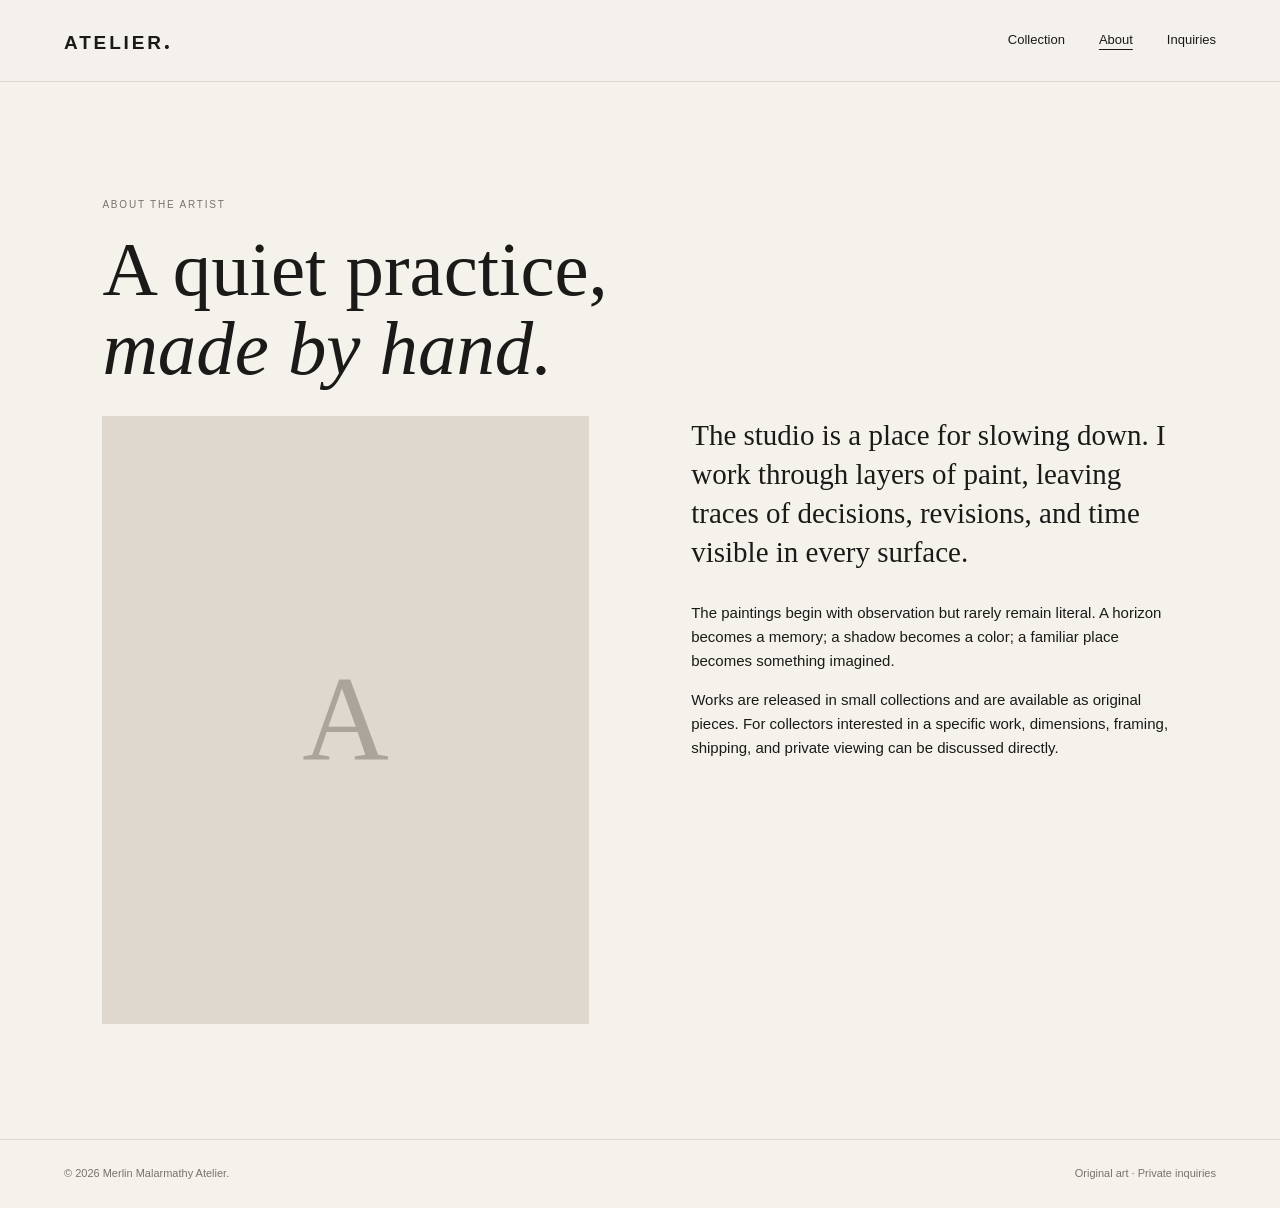
==== about.html @ 0ceebc63 "Add files via upload" ====
<!doctype html>
<html lang="en">
<head><meta charset="utf-8"><meta name="viewport" content="width=device-width, initial-scale=1">
<title>About the Artist — Atelier</title><link rel="stylesheet" href="styles.css"></head>
<body>
<header class="site-header"><a class="brand" href="index.html">ATELIER<span>.</span></a><nav><a href="gallery.html">Collection</a><a class="active" href="about.html">About</a><a href="contact.html">Inquiries</a></nav></header>
<main class="page about-page">
  <p class="eyebrow">About the artist</p><h1>A quiet practice,<br><em>made by hand.</em></h1>
  <div class="about-grid"><div class="portrait">A</div><div>
    <p class="large-copy">The studio is a place for slowing down. I work through layers of paint, leaving traces of decisions, revisions, and time visible in every surface.</p>
    <p>The paintings begin with observation but rarely remain literal. A horizon becomes a memory; a shadow becomes a color; a familiar place becomes something imagined.</p>
    <p>Works are released in small collections and are available as original pieces. For collectors interested in a specific work, dimensions, framing, shipping, and private viewing can be discussed directly.</p>
  </div></div>
</main>
<footer class="footer"><span>© 2026 Merlin Malarmathy Atelier.</span><span>Original art · Private inquiries</span></footer>
</body></html>
---- styles.css ----
:root{--ink:#1b1a18;--muted:#77736d;--paper:#f5f2ec;--line:#ddd8cf;--white:#fff;--serif:"Playfair Display",Georgia,serif;--sans:"DM Sans",Arial,sans-serif}
*{box-sizing:border-box}html{scroll-behavior:smooth}body{margin:0;background:var(--paper);color:var(--ink);font-family:var(--sans);font-size:15px;line-height:1.6}a{color:inherit;text-decoration:none}.site-header{height:82px;padding:0 5vw;display:flex;align-items:center;justify-content:space-between;border-bottom:1px solid var(--line);background:rgba(245,242,236,.94);position:relative;z-index:5}.brand{font-size:19px;font-weight:600;letter-spacing:.15em}.brand span{font-family:var(--serif);font-size:25px}.site-header nav{display:flex;gap:34px}.site-header nav a{font-size:13px}.site-header nav a:hover,.site-header nav .active{text-decoration:underline;text-underline-offset:5px}.menu-toggle{display:none;background:none;border:0}.hero{min-height:calc(100vh - 82px);display:grid;grid-template-columns:1fr 1fr;gap:6vw;align-items:center;padding:7vw 8vw}.hero-copy{max-width:600px}.eyebrow{text-transform:uppercase;letter-spacing:.18em;font-size:10px;color:var(--muted);margin:0 0 18px}.hero h1,.page-intro h1,.about-page h1,.contact-page h1,.artwork-info h1{font-family:var(--serif);font-weight:500;line-height:1.02;font-size:clamp(48px,6vw,88px);margin:0 0 28px}.hero h1 em,.page-intro h1 em,.about-page h1 em,.contact-page h1 em{font-weight:500}.lede{max-width:440px;color:#57534e;font-size:17px;margin-bottom:36px}.button{display:inline-block;background:var(--ink);color:var(--white);padding:14px 24px;font-size:12px;letter-spacing:.06em;text-transform:uppercase;border:1px solid var(--ink);transition:.2s}.button:hover{background:transparent;color:var(--ink)}.button-light{background:var(--white);color:var(--ink);border-color:var(--white)}.button-light:hover{background:transparent;color:var(--white)}.hero-art{display:block}.hero-art img{width:100%;max-height:72vh;object-fit:cover;display:block}.art-label{display:block;font-size:11px;color:var(--muted);padding-top:10px}.section{padding:9vw 8vw}.section-heading{display:flex;justify-content:space-between;align-items:end;margin-bottom:45px}.section h2,.split-section h2,.inquiry-banner h2{font-family:var(--serif);font-size:clamp(38px,4vw,60px);font-weight:500;line-height:1.08;margin:0}.section-note{color:var(--muted);max-width:260px;font-size:13px}.gallery{display:grid;grid-template-columns:repeat(3,1fr);gap:55px 24px}.gallery-page{padding-bottom:100px}.image-wrap{background:#e8e3db;overflow:hidden}.image-wrap img{width:100%;aspect-ratio:4/5;object-fit:cover;display:block;transition:transform .5s}.artwork-card:hover .image-wrap img{transform:scale(1.025)}.card-meta{display:flex;justify-content:space-between;gap:15px;padding-top:13px;font-size:12px}.card-meta h3{font-family:var(--serif);font-size:18px;font-weight:500;margin:0 0 2px}.card-meta p{margin:0;color:var(--muted);font-size:11px}.card-meta>span{white-space:nowrap;color:var(--muted)}.split-section{padding:10vw 8vw;display:grid;grid-template-columns:1fr 1fr;gap:10vw;background:#e9e4db}.about-copy{max-width:520px}.about-copy p{margin-top:0;margin-bottom:20px}.text-link{font-size:12px;text-transform:uppercase;letter-spacing:.08em;border-bottom:1px solid var(--ink);padding-bottom:4px}.inquiry-banner{padding:10vw 8vw;text-align:center;background:var(--ink);color:var(--white)}.inquiry-banner .eyebrow{color:#aaa}.inquiry-banner h2{font-size:clamp(45px,6vw,78px);margin-bottom:22px}.inquiry-banner p:not(.eyebrow){color:#bbb;max-width:460px;margin:0 auto 34px}.footer{display:flex;justify-content:space-between;padding:25px 5vw;font-size:11px;color:var(--muted);border-top:1px solid var(--line)}.page{padding:9vw 8vw}.page-intro{max-width:760px;margin-bottom:70px}.page-intro h1{font-size:clamp(55px,7vw,90px)}.page-intro>p:last-child{max-width:500px;color:var(--muted)}.artwork-page{min-height:calc(100vh - 82px);padding:7vw 8vw;display:grid;grid-template-columns:1.15fr .85fr;gap:8vw;align-items:center}.artwork-visual img{width:100%;max-height:78vh;object-fit:cover}.artwork-info h1{font-size:clamp(50px,5vw,75px);margin-bottom:38px}.artwork-info dl{border-top:1px solid var(--line);margin:0 0 35px}.artwork-info dl div{display:flex;justify-content:space-between;padding:11px 0;border-bottom:1px solid var(--line);font-size:12px}.artwork-info dt{color:var(--muted)}.artwork-info dd{margin:0}.art-description{color:#605c56;max-width:470px;margin-bottom:35px}.sold-note{color:var(--muted);margin-bottom:18px}.about-grid{display:grid;grid-template-columns:1fr 1fr;gap:8vw;align-items:start}.portrait{background:#ded8ce;aspect-ratio:4/5;display:grid;place-items:center;font-family:var(--serif);font-size:120px;color:#aaa49a}.about-grid p{max-width:560px}.large-copy{font-family:var(--serif);font-size:29px;line-height:1.35;margin-top:0!important}.contact-page{display:grid;grid-template-columns:1fr 1fr;gap:10vw}.contact-page .page-intro{margin-bottom:0}.inquiry-form{max-width:600px}.inquiry-form label{display:block;font-size:11px;text-transform:uppercase;letter-spacing:.08em;margin-bottom:22px}.inquiry-form input,.inquiry-form textarea{display:block;width:100%;border:0;border-bottom:1px solid #aaa49a;background:transparent;padding:12px 0;font:inherit;outline:none;color:var(--ink)}.inquiry-form textarea{resize:vertical}.inquiry-form input:focus,.inquiry-form textarea:focus{border-color:var(--ink)}.form-note{font-size:11px;color:var(--muted);margin-top:18px}
@media(max-width:800px){.site-header{height:70px}.site-header nav{display:none}.menu-toggle{display:block;font:inherit;font-size:12px}.hero{grid-template-columns:1fr;padding:15vw 6vw;gap:12vw}.hero h1{font-size:58px}.hero-art img{max-height:none}.section,.page{padding:18vw 6vw}.section-heading{display:block}.section-note{margin-top:15px}.gallery{grid-template-columns:1fr 1fr;gap:40px 14px}.split-section,.contact-page,.about-grid,.artwork-page{grid-template-columns:1fr;padding:18vw 6vw;gap:12vw}.artwork-page{display:grid}.artwork-info h1{font-size:54px}.inquiry-banner{padding:20vw 6vw}.footer{padding:22px 6vw;gap:20px;flex-direction:column}.page-intro{margin-bottom:50px}.about-grid{padding-left:0;padding-right:0}.contact-page{padding-left:6vw;padding-right:6vw}}
@media(max-width:500px){.gallery{grid-template-columns:1fr}.hero h1{font-size:50px}.page-intro h1{font-size:52px}}
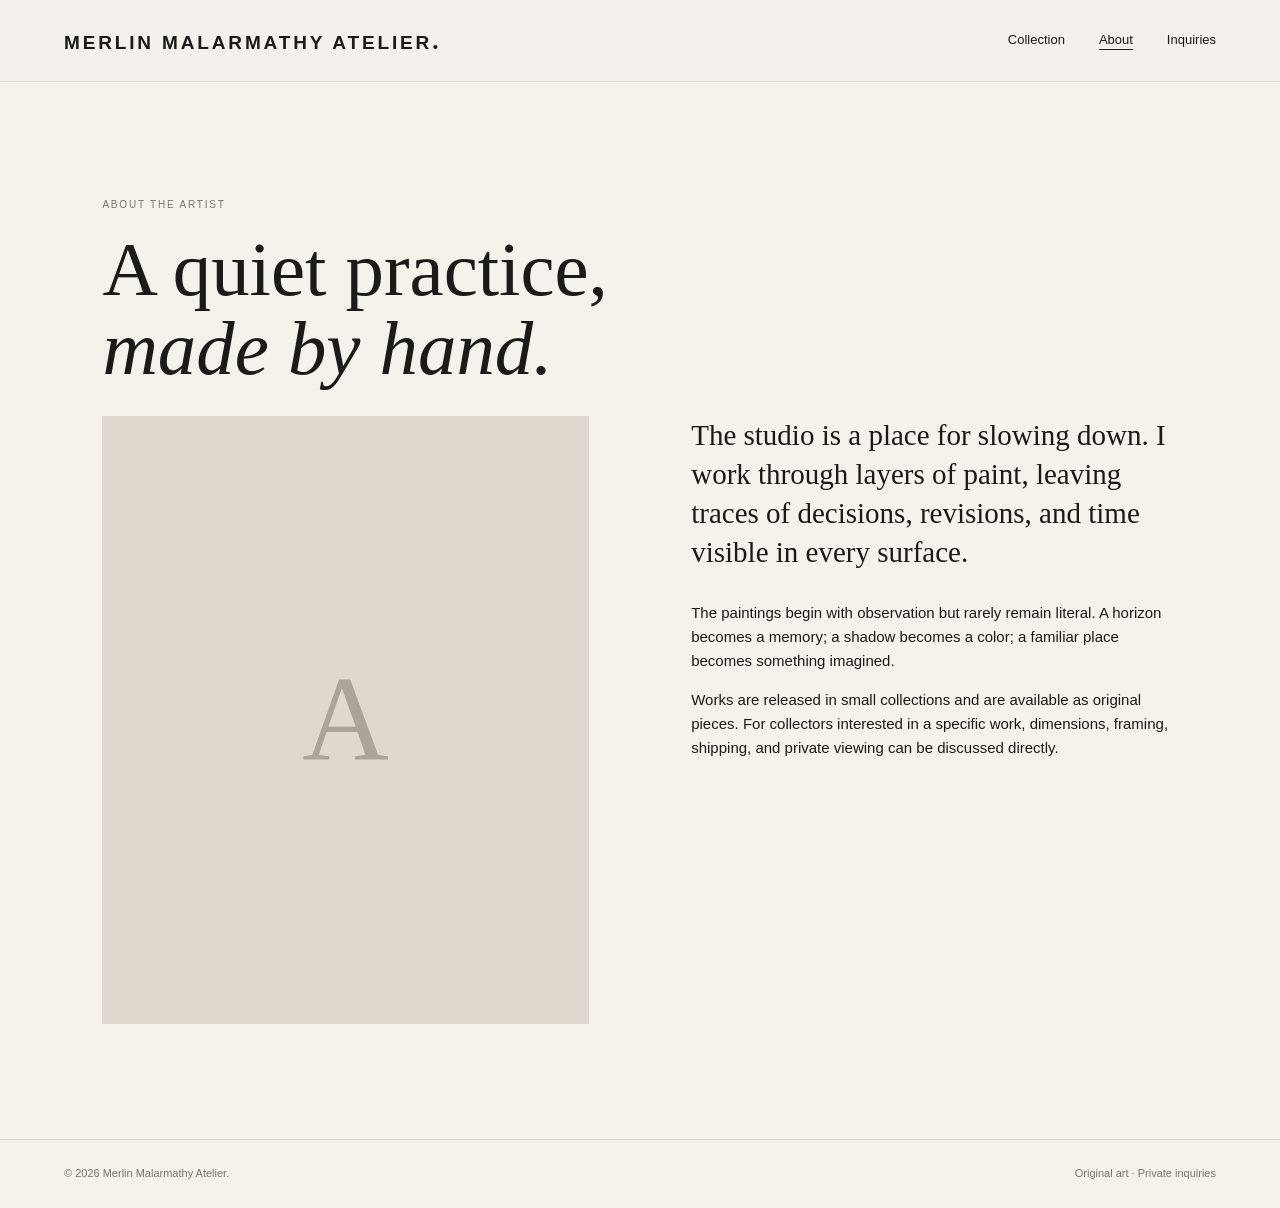
==== commit a085cb70: "update" ====
--- a/about.html
+++ b/about.html
@@ -1,9 +1,9 @@
 <!doctype html>
 <html lang="en">
 <head><meta charset="utf-8"><meta name="viewport" content="width=device-width, initial-scale=1">
-<title>About the Artist — Atelier</title><link rel="stylesheet" href="styles.css"></head>
+<title>About the Artist — Merlin's Atelier</title><link rel="stylesheet" href="styles.css"></head>
 <body>
-<header class="site-header"><a class="brand" href="index.html">ATELIER<span>.</span></a><nav><a href="gallery.html">Collection</a><a class="active" href="about.html">About</a><a href="contact.html">Inquiries</a></nav></header>
+<header class="site-header"><a class="brand" href="index.html">MERLIN MALARMATHY ATELIER<span>.</span></a><nav><a href="gallery.html">Collection</a><a class="active" href="about.html">About</a><a href="contact.html">Inquiries</a></nav></header>
 <main class="page about-page">
   <p class="eyebrow">About the artist</p><h1>A quiet practice,<br><em>made by hand.</em></h1>
   <div class="about-grid"><div class="portrait">A</div><div>
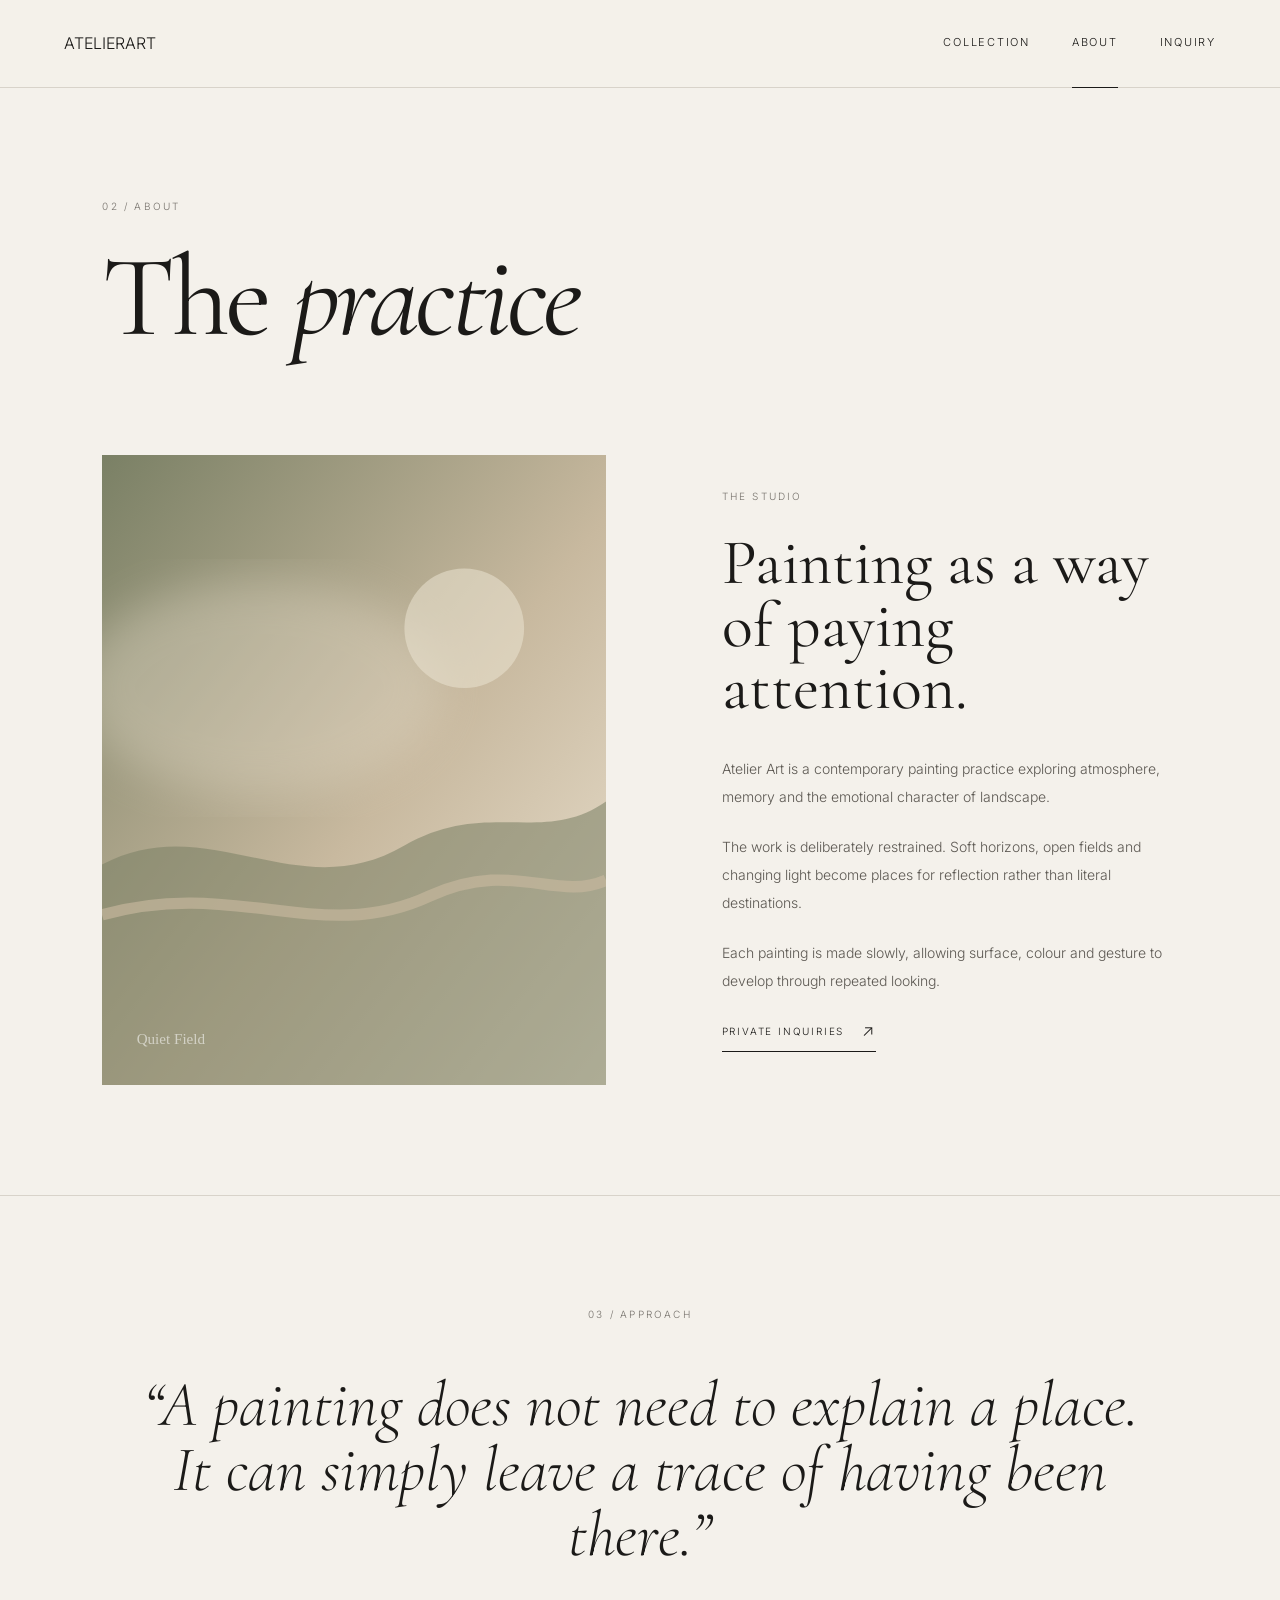
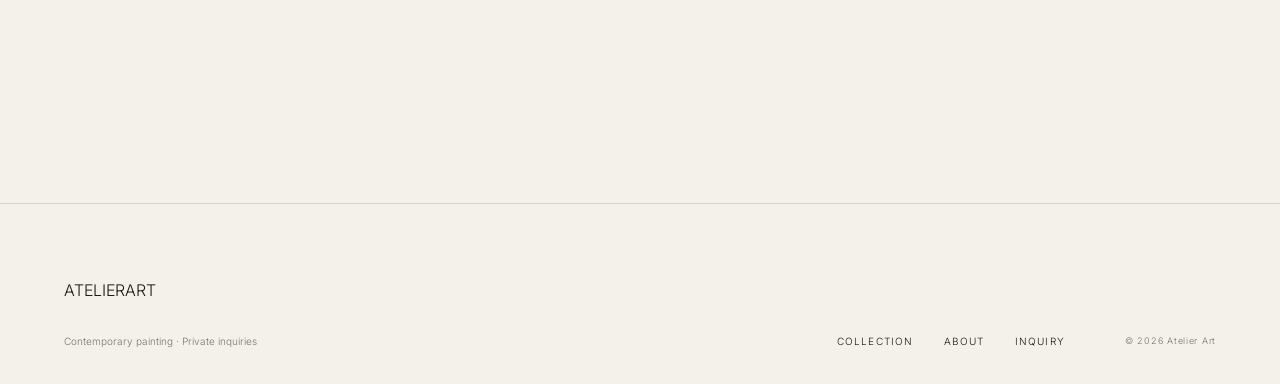
==== commit 2120bf53: "update2" ====
--- a/about.html
+++ b/about.html
@@ -1,16 +1,57 @@
 <!doctype html>
 <html lang="en">
-<head><meta charset="utf-8"><meta name="viewport" content="width=device-width, initial-scale=1">
-<title>About the Artist — Merlin's Atelier</title><link rel="stylesheet" href="styles.css"></head>
+
+<head>
+    <meta charset="utf-8">
+    <meta name="viewport" content="width=device-width,initial-scale=1">
+    <meta name="description" content="About Atelier Art">
+    <title>About — Atelier Art</title>
+    <link rel="preconnect" href="https://fonts.googleapis.com">
+    <link rel="preconnect" href="https://fonts.gstatic.com" crossorigin>
+    <link
+        href="https://fonts.googleapis.com/css2?family=Cormorant+Garamond:wght@400;500;600&family=Inter:wght@300;400;500&display=swap"
+        rel="stylesheet">
+    <link rel="stylesheet" href="styles.css">
+</head>
+
 <body>
-<header class="site-header"><a class="brand" href="index.html">MERLIN MALARMATHY ATELIER<span>.</span></a><nav><a href="gallery.html">Collection</a><a class="active" href="about.html">About</a><a href="contact.html">Inquiries</a></nav></header>
-<main class="page about-page">
-  <p class="eyebrow">About the artist</p><h1>A quiet practice,<br><em>made by hand.</em></h1>
-  <div class="about-grid"><div class="portrait">A</div><div>
-    <p class="large-copy">The studio is a place for slowing down. I work through layers of paint, leaving traces of decisions, revisions, and time visible in every surface.</p>
-    <p>The paintings begin with observation but rarely remain literal. A horizon becomes a memory; a shadow becomes a color; a familiar place becomes something imagined.</p>
-    <p>Works are released in small collections and are available as original pieces. For collectors interested in a specific work, dimensions, framing, shipping, and private viewing can be discussed directly.</p>
-  </div></div>
-</main>
-<footer class="footer"><span>© 2026 Merlin Malarmathy Atelier.</span><span>Original art · Private inquiries</span></footer>
-</body></html>+    <header class="header"><a class="logo" href="index.html">ATELIER <span>ART</span></a><button class="menu"
+            aria-label="Menu"><i></i><i></i></button>
+        <nav><a href="gallery.html">Collection</a><a class="active" href="about.html">About</a><a
+                href="contact.html">Inquiry</a></nav>
+    </header>
+    <main>
+        <section class="section pagehead">
+            <p class="label">02 / ABOUT</p>
+            <h1>The <em>practice</em></h1>
+        </section>
+        <section class="about section">
+            <div><img src="images/quiet-field.svg" alt="Quiet Field"></div>
+            <div class="aboutcopy">
+                <p class="eyebrow">The studio</p>
+                <h2>Painting as a way of paying attention.</h2>
+                <p>Atelier Art is a contemporary painting practice exploring atmosphere, memory and the emotional
+                    character of landscape.</p>
+                <p>The work is deliberately restrained. Soft horizons, open fields and changing light become places for
+                    reflection rather than literal destinations.</p>
+                <p>Each painting is made slowly, allowing surface, colour and gesture to develop through repeated
+                    looking.</p><a class="link" href="contact.html">Private inquiries <b>↗</b></a>
+            </div>
+        </section>
+        <section class="section quote">
+            <p class="label">03 / APPROACH</p>
+            <blockquote>“A painting does not need to explain a place. It can simply leave a trace of having been there.”
+            </blockquote>
+        </section>
+    </main>
+    <footer class="footer">
+        <div><a class="logo" href="index.html">ATELIER <span>ART</span></a>
+            <p>Contemporary painting · Private inquiries</p>
+        </div>
+        <div class="footlinks"><a href="gallery.html">Collection</a><a href="about.html">About</a><a
+                href="contact.html">Inquiry</a></div><small>© 2026 Atelier Art</small>
+    </footer>
+    <script src="app.js"></script>
+</body>
+
+</html>
--- a/styles.css
+++ b/styles.css
@@ -1,4 +1,947 @@
-:root{--ink:#1b1a18;--muted:#77736d;--paper:#f5f2ec;--line:#ddd8cf;--white:#fff;--serif:"Playfair Display",Georgia,serif;--sans:"DM Sans",Arial,sans-serif}
-*{box-sizing:border-box}html{scroll-behavior:smooth}body{margin:0;background:var(--paper);color:var(--ink);font-family:var(--sans);font-size:15px;line-height:1.6}a{color:inherit;text-decoration:none}.site-header{height:82px;padding:0 5vw;display:flex;align-items:center;justify-content:space-between;border-bottom:1px solid var(--line);background:rgba(245,242,236,.94);position:relative;z-index:5}.brand{font-size:19px;font-weight:600;letter-spacing:.15em}.brand span{font-family:var(--serif);font-size:25px}.site-header nav{display:flex;gap:34px}.site-header nav a{font-size:13px}.site-header nav a:hover,.site-header nav .active{text-decoration:underline;text-underline-offset:5px}.menu-toggle{display:none;background:none;border:0}.hero{min-height:calc(100vh - 82px);display:grid;grid-template-columns:1fr 1fr;gap:6vw;align-items:center;padding:7vw 8vw}.hero-copy{max-width:600px}.eyebrow{text-transform:uppercase;letter-spacing:.18em;font-size:10px;color:var(--muted);margin:0 0 18px}.hero h1,.page-intro h1,.about-page h1,.contact-page h1,.artwork-info h1{font-family:var(--serif);font-weight:500;line-height:1.02;font-size:clamp(48px,6vw,88px);margin:0 0 28px}.hero h1 em,.page-intro h1 em,.about-page h1 em,.contact-page h1 em{font-weight:500}.lede{max-width:440px;color:#57534e;font-size:17px;margin-bottom:36px}.button{display:inline-block;background:var(--ink);color:var(--white);padding:14px 24px;font-size:12px;letter-spacing:.06em;text-transform:uppercase;border:1px solid var(--ink);transition:.2s}.button:hover{background:transparent;color:var(--ink)}.button-light{background:var(--white);color:var(--ink);border-color:var(--white)}.button-light:hover{background:transparent;color:var(--white)}.hero-art{display:block}.hero-art img{width:100%;max-height:72vh;object-fit:cover;display:block}.art-label{display:block;font-size:11px;color:var(--muted);padding-top:10px}.section{padding:9vw 8vw}.section-heading{display:flex;justify-content:space-between;align-items:end;margin-bottom:45px}.section h2,.split-section h2,.inquiry-banner h2{font-family:var(--serif);font-size:clamp(38px,4vw,60px);font-weight:500;line-height:1.08;margin:0}.section-note{color:var(--muted);max-width:260px;font-size:13px}.gallery{display:grid;grid-template-columns:repeat(3,1fr);gap:55px 24px}.gallery-page{padding-bottom:100px}.image-wrap{background:#e8e3db;overflow:hidden}.image-wrap img{width:100%;aspect-ratio:4/5;object-fit:cover;display:block;transition:transform .5s}.artwork-card:hover .image-wrap img{transform:scale(1.025)}.card-meta{display:flex;justify-content:space-between;gap:15px;padding-top:13px;font-size:12px}.card-meta h3{font-family:var(--serif);font-size:18px;font-weight:500;margin:0 0 2px}.card-meta p{margin:0;color:var(--muted);font-size:11px}.card-meta>span{white-space:nowrap;color:var(--muted)}.split-section{padding:10vw 8vw;display:grid;grid-template-columns:1fr 1fr;gap:10vw;background:#e9e4db}.about-copy{max-width:520px}.about-copy p{margin-top:0;margin-bottom:20px}.text-link{font-size:12px;text-transform:uppercase;letter-spacing:.08em;border-bottom:1px solid var(--ink);padding-bottom:4px}.inquiry-banner{padding:10vw 8vw;text-align:center;background:var(--ink);color:var(--white)}.inquiry-banner .eyebrow{color:#aaa}.inquiry-banner h2{font-size:clamp(45px,6vw,78px);margin-bottom:22px}.inquiry-banner p:not(.eyebrow){color:#bbb;max-width:460px;margin:0 auto 34px}.footer{display:flex;justify-content:space-between;padding:25px 5vw;font-size:11px;color:var(--muted);border-top:1px solid var(--line)}.page{padding:9vw 8vw}.page-intro{max-width:760px;margin-bottom:70px}.page-intro h1{font-size:clamp(55px,7vw,90px)}.page-intro>p:last-child{max-width:500px;color:var(--muted)}.artwork-page{min-height:calc(100vh - 82px);padding:7vw 8vw;display:grid;grid-template-columns:1.15fr .85fr;gap:8vw;align-items:center}.artwork-visual img{width:100%;max-height:78vh;object-fit:cover}.artwork-info h1{font-size:clamp(50px,5vw,75px);margin-bottom:38px}.artwork-info dl{border-top:1px solid var(--line);margin:0 0 35px}.artwork-info dl div{display:flex;justify-content:space-between;padding:11px 0;border-bottom:1px solid var(--line);font-size:12px}.artwork-info dt{color:var(--muted)}.artwork-info dd{margin:0}.art-description{color:#605c56;max-width:470px;margin-bottom:35px}.sold-note{color:var(--muted);margin-bottom:18px}.about-grid{display:grid;grid-template-columns:1fr 1fr;gap:8vw;align-items:start}.portrait{background:#ded8ce;aspect-ratio:4/5;display:grid;place-items:center;font-family:var(--serif);font-size:120px;color:#aaa49a}.about-grid p{max-width:560px}.large-copy{font-family:var(--serif);font-size:29px;line-height:1.35;margin-top:0!important}.contact-page{display:grid;grid-template-columns:1fr 1fr;gap:10vw}.contact-page .page-intro{margin-bottom:0}.inquiry-form{max-width:600px}.inquiry-form label{display:block;font-size:11px;text-transform:uppercase;letter-spacing:.08em;margin-bottom:22px}.inquiry-form input,.inquiry-form textarea{display:block;width:100%;border:0;border-bottom:1px solid #aaa49a;background:transparent;padding:12px 0;font:inherit;outline:none;color:var(--ink)}.inquiry-form textarea{resize:vertical}.inquiry-form input:focus,.inquiry-form textarea:focus{border-color:var(--ink)}.form-note{font-size:11px;color:var(--muted);margin-top:18px}
-@media(max-width:800px){.site-header{height:70px}.site-header nav{display:none}.menu-toggle{display:block;font:inherit;font-size:12px}.hero{grid-template-columns:1fr;padding:15vw 6vw;gap:12vw}.hero h1{font-size:58px}.hero-art img{max-height:none}.section,.page{padding:18vw 6vw}.section-heading{display:block}.section-note{margin-top:15px}.gallery{grid-template-columns:1fr 1fr;gap:40px 14px}.split-section,.contact-page,.about-grid,.artwork-page{grid-template-columns:1fr;padding:18vw 6vw;gap:12vw}.artwork-page{display:grid}.artwork-info h1{font-size:54px}.inquiry-banner{padding:20vw 6vw}.footer{padding:22px 6vw;gap:20px;flex-direction:column}.page-intro{margin-bottom:50px}.about-grid{padding-left:0;padding-right:0}.contact-page{padding-left:6vw;padding-right:6vw}}
-@media(max-width:500px){.gallery{grid-template-columns:1fr}.hero h1{font-size:50px}.page-intro h1{font-size:52px}}
+:root {
+    --paper: #f4f1eb;
+    --ink: #1b1a18;
+    --muted: #77736d;
+    --line: #d8d3ca;
+    --serif: "Cormorant Garamond", Georgia, serif;
+    --sans: "Inter", Arial, sans-serif
+}
+
+* {
+    box-sizing: border-box
+}
+
+html {
+    scroll-behavior: smooth
+}
+
+
+body {
+    margin: 0;
+    background: var(--paper);
+    color: var(--ink);
+    font-family: var(--sans);
+    font-weight: 300;
+    line-height: 1.6
+}
+
+a {
+    color: inherit;
+    text-decoration: none
+}
+
+img {
+    display: block;
+    width: 100%
+}
+
+.header {
+    height: 88px;
+    min-height: 88px;
+    padding: 0 5vw;
+    border-bottom: 1px solid var(--line);
+    display: flex;
+    align-items: center;
+    justify-content: space-between;
+    position: relative;
+    z-index: 50;
+    background: rgba(244, 241, 235, .97);
+}
+
+.logo {
+    display: flex;
+    align-items: center;
+    flex: 0 0 auto;
+    width: 235px;
+    height: 64px;
+    overflow: hidden;
+}
+
+.logo img {
+    display: block;
+    width: 235px;
+    height: auto;
+    max-width: 100%;
+    max-height: 64px;
+    object-fit: contain;
+    object-position: left center;
+}
+
+nav {
+    display: flex;
+    align-items: center;
+    gap: 42px;
+    font-size: 11px;
+    letter-spacing: .16em;
+    text-transform: uppercase;
+}
+
+nav > a,
+nav > .nav-work > a {
+    display: inline-flex;
+    align-items: center;
+    height: 88px;
+    padding: 0;
+    border-bottom: 1px solid transparent;
+    white-space: nowrap;
+}
+
+nav a:hover,
+nav a.active {
+    border-color: var(--ink);
+}
+
+/* =================================
+   WORK / ORIGINAL ARTWORKS HOVER
+   Matches the reference video:
+   - no box
+   - no arrow
+   - submenu opens below the header
+   - submenu starts at the left page margin
+   - three simple vertical text links
+   ================================= */
+
+.nav-work {
+    position: static;
+    display: flex;
+    align-items: center;
+    height: 88px;
+}
+
+/* Keep the main Work link visually simple */
+.nav-work > a {
+    position: relative;
+    border-bottom-color: transparent;
+}
+
+/* Full-width invisible hover bridge below the header */
+.nav-work::after {
+    content: "";
+    position: absolute;
+    left: 0;
+    right: 0;
+    top: 88px;
+    height: 22px;
+}
+
+/* The submenu is intentionally aligned to the page/header left edge,
+   like the supplied reference video. */
+.work-dropdown {
+    position: absolute;
+    top: 88px;
+    left: 5vw;
+    min-width: 220px;
+    padding: 8px 0 16px;
+    margin: 0;
+    background: var(--paper);
+    border: 0;
+    box-shadow: none;
+
+    opacity: 0;
+    visibility: hidden;
+    pointer-events: none;
+    transform: translateY(-4px);
+
+    transition:
+        opacity .18s ease,
+        transform .18s ease,
+        visibility .18s ease;
+}
+
+/* Simple text links exactly like the reference */
+.work-dropdown a {
+    display: block;
+    width: max-content;
+    padding: 6px 0;
+    margin: 0;
+
+    border: 0 !important;
+    font-family: var(--sans);
+    font-size: 10px;
+    font-weight: 300;
+    line-height: 1.45;
+    letter-spacing: .08em;
+    text-transform: none;
+    color: var(--ink);
+    white-space: nowrap;
+
+    opacity: 1;
+    transition: opacity .15s ease;
+}
+
+.work-dropdown a:hover {
+    opacity: .5;
+    border: 0 !important;
+}
+
+/* Open on hover or keyboard focus */
+.nav-work:hover .work-dropdown,
+.nav-work:focus-within .work-dropdown {
+    opacity: 1;
+    visibility: visible;
+    pointer-events: auto;
+    transform: translateY(0);
+}
+
+.nav-work:hover > a,
+.nav-work:focus-within > a {
+    border-bottom-color: transparent;
+}
+
+.menu {
+    display: none;
+    border: 0;
+    background: none
+}
+
+.section {
+    padding: 110px 8vw
+}
+
+.label,
+.eyebrow {
+    font-size: 10px;
+    letter-spacing: .22em;
+    text-transform: uppercase;
+    color: var(--muted);
+    margin: 0 0 28px
+}
+
+h1,
+h2,
+h3 {
+    font-family: var(--serif);
+    font-weight: 400;
+    line-height: .98;
+    margin: 0
+}
+
+h1 {
+    font-size: clamp(65px, 9vw, 130px);
+    letter-spacing: -.03em
+}
+
+h2 {
+    font-size: clamp(48px, 5vw, 78px)
+}
+
+h3 {
+    font-size: 25px
+}
+
+.hero {
+    height: calc(100vh - 88px);
+    min-height: 650px;
+    position: relative;
+    overflow: hidden;
+    background: #333
+}
+
+.hero-art {
+    position: absolute;
+    inset: 0;
+    background-size: cover;
+    background-position: center
+}
+
+.hero-shade {
+    position: absolute;
+    inset: 0;
+    background: linear-gradient(90deg, rgba(10, 10, 9, .58), rgba(10, 10, 9, .06) 72%)
+}
+
+.hero-text {
+    position: absolute;
+    left: 8vw;
+    bottom: 12vh;
+    color: #fff;
+    max-width: 650px
+}
+
+.hero-text .eyebrow {
+    color: rgba(255, 255, 255, .7)
+}
+
+.hero-text h1 {
+    font-size: clamp(68px, 8.7vw, 132px)
+}
+
+.hero-text h1 em,
+.pagehead h1 em {
+    font-style: italic
+}
+
+.hero-text>p:not(.eyebrow) {
+    max-width: 430px;
+    font-size: 14px;
+    line-height: 1.8;
+    color: rgba(255, 255, 255, .82);
+    margin: 30px 0
+}
+
+.link {
+    display: inline-flex;
+    align-items: center;
+    gap: 18px;
+    border-bottom: 1px solid currentColor;
+    padding-bottom: 7px;
+    font-size: 10px;
+    letter-spacing: .18em;
+    text-transform: uppercase
+}
+
+.link b {
+    font-size: 16px;
+    font-weight: 300
+}
+
+.light {
+    color: #fff
+}
+
+.split {
+    display: grid;
+    grid-template-columns: 1.25fr .75fr;
+    gap: 10vw
+}
+
+.split h2 em {
+    font-style: italic
+}
+
+.lead {
+    max-width: 430px;
+    color: #55514b;
+    font-size: 16px;
+    line-height: 1.9;
+    margin: 0 0 36px
+}
+
+.feature {
+    display: grid;
+    grid-template-columns: .72fr 1.28fr;
+    min-height: 760px
+}
+
+.feature-copy {
+    display: flex;
+    flex-direction: column;
+    justify-content: center;
+    padding: 8vw;
+    background: #e9e4db
+}
+
+.feature-copy h2 {
+    font-size: clamp(55px, 6vw, 90px);
+    margin-bottom: 15px
+}
+
+.feature-copy>p:not(.eyebrow) {
+    color: var(--muted);
+    font-size: 12px;
+    margin: 0 0 45px
+}
+
+.feature-art {
+    overflow: hidden
+}
+
+.feature-art img {
+    height: 100%;
+    object-fit: cover;
+    transition: transform 1s
+}
+
+.feature-art:hover img {
+    transform: scale(1.025)
+}
+
+.quote {
+    text-align: center;
+    border-top: 1px solid var(--line)
+}
+
+blockquote {
+    font-family: var(--serif);
+    font-size: clamp(42px, 5vw, 75px);
+    line-height: 1.02;
+    max-width: 1000px;
+    margin: 50px auto 45px;
+    font-style: italic
+}
+
+.pagehead {
+    padding-bottom: 70px
+}
+
+.pageintro {
+    max-width: 560px;
+    color: var(--muted);
+    font-size: 14px;
+    line-height: 1.9;
+    margin: 40px 0 0
+}
+
+.gallery {
+    padding-top: 30px;
+    display: grid;
+    grid-template-columns: repeat(2, 1fr);
+    gap: 100px 5vw
+}
+
+.card:nth-child(3n) {
+    grid-column: 1/-1;
+    max-width: 68%;
+    margin: auto
+}
+
+.cardimg {
+    overflow: hidden;
+    background: #e5e1d8
+}
+
+.cardimg img {
+    aspect-ratio: 1/1.08;
+    object-fit: cover;
+    transition: transform .8s
+}
+
+.card.tall .cardimg img {
+    aspect-ratio: 1/1.28
+}
+
+.card:nth-child(3n) .cardimg img {
+    aspect-ratio: 1.25/1
+}
+
+.card:hover img {
+    transform: scale(1.018)
+}
+
+.meta {
+    display: flex;
+    justify-content: space-between;
+    gap: 20px;
+    padding: 18px 2px 0;
+    border-top: 1px solid var(--line);
+    margin-top: 14px
+}
+
+.meta h3 {
+    margin: 0 0 3px
+}
+
+.meta p,
+.meta span {
+    font-size: 10px;
+    color: var(--muted);
+    letter-spacing: .08em;
+    text-transform: uppercase;
+    margin: 0
+}
+
+.about {
+    display: grid;
+    grid-template-columns: 1.05fr .95fr;
+    gap: 9vw;
+    align-items: center;
+    padding-top: 30px
+}
+
+.aboutcopy h2 {
+    font-size: clamp(48px, 5vw, 75px);
+    margin-bottom: 35px
+}
+
+.aboutcopy p:not(.eyebrow) {
+    max-width: 480px;
+    color: #5c5852;
+    font-size: 14px;
+    line-height: 2;
+    margin: 0 0 22px
+}
+
+.contact {
+    display: grid;
+    grid-template-columns: .8fr 1.2fr;
+    gap: 12vw;
+    padding-top: 20px
+}
+
+.contact h2 {
+    font-size: clamp(52px, 5vw, 80px);
+    margin-bottom: 25px
+}
+
+.muted {
+    color: var(--muted);
+    max-width: 350px;
+    font-size: 13px
+}
+
+.email {
+    display: inline-block;
+    margin-top: 30px;
+    border-bottom: 1px solid;
+    font-family: var(--serif);
+    font-size: 25px
+}
+
+form {
+    display: flex;
+    flex-direction: column;
+    gap: 28px
+}
+
+form label {
+    font-size: 10px;
+    letter-spacing: .14em;
+    text-transform: uppercase;
+    color: var(--muted)
+}
+
+form input,
+form textarea {
+    display: block;
+    width: 100%;
+    border: 0;
+    border-bottom: 1px solid var(--line);
+    background: transparent;
+    padding: 13px 0;
+    font: 300 15px var(--sans);
+    color: var(--ink);
+    outline: 0
+}
+
+form input:focus,
+form textarea:focus {
+    border-color: var(--ink)
+}
+
+.button {
+    display: inline-flex;
+    align-items: center;
+    justify-content: space-between;
+    gap: 40px;
+    align-self: flex-start;
+    background: var(--ink);
+    color: #fff;
+    border: 1px solid var(--ink);
+    padding: 17px 23px;
+    font: 500 10px var(--sans);
+    letter-spacing: .16em;
+    text-transform: uppercase;
+    cursor: pointer
+}
+
+.button:hover {
+    background: transparent;
+    color: var(--ink)
+}
+
+.detail {
+    padding-top: 55px
+}
+
+.back {
+    font-size: 10px;
+    letter-spacing: .16em;
+    text-transform: uppercase;
+    color: var(--muted)
+}
+
+.detailgrid {
+    display: grid;
+    grid-template-columns: 1.25fr .75fr;
+    gap: 9vw;
+    align-items: center;
+    margin-top: 55px
+}
+
+.large {
+    background: #e5e1d8
+}
+
+.info h1 {
+    font-size: clamp(65px, 7vw, 110px);
+    margin-bottom: 35px
+}
+
+.desc {
+    max-width: 430px;
+    color: #5c5852;
+    font-size: 14px;
+    line-height: 1.9;
+    margin-bottom: 45px
+}
+
+.info dl {
+    border-top: 1px solid var(--line);
+    margin: 0 0 45px
+}
+
+.info dl div {
+    display: flex;
+    justify-content: space-between;
+    border-bottom: 1px solid var(--line);
+    padding: 13px 0
+}
+
+.info dt,
+.info dd {
+    font-size: 10px;
+    letter-spacing: .1em;
+    text-transform: uppercase;
+    margin: 0
+}
+
+.info dt {
+    color: var(--muted)
+}
+
+.footer {
+    border-top: 1px solid var(--line);
+    padding: 55px 5vw 35px;
+    display: grid;
+    grid-template-columns: 1fr auto auto;
+    align-items: end;
+    gap: 60px;
+    margin-top: 80px
+}
+
+.footer p {
+    font-size: 10px;
+    color: var(--muted);
+    margin: 10px 0 0
+}
+
+.footlinks {
+    display: flex;
+    gap: 30px;
+    font-size: 10px;
+    letter-spacing: .12em;
+    text-transform: uppercase
+}
+
+.footer small {
+    font-size: 9px;
+    color: var(--muted);
+    letter-spacing: .08em
+}
+
+@media(max-width:800px) {
+   .header {
+    min-height: 88px;
+    height: 88px;
+    padding: 0 5vw;
+    border-bottom: 1px solid var(--line);
+    display: flex;
+    align-items: center;
+    justify-content: space-between;
+    position: relative;
+    z-index: 20;
+    background: rgba(244, 241, 235, .97);
+}
+
+.logo {
+    display: inline-flex;
+    align-items: center;
+    flex: 0 0 auto;
+    width: 235px;
+    max-width: 32vw;
+    height: 64px;
+    overflow: hidden;
+}
+
+.logo img {
+    display: block;
+    width: 235px;
+    max-width: 100%;
+    height: auto;
+    max-height: 64px;
+    object-fit: contain;
+    object-position: left center;
+}
+
+nav {
+    display: flex;
+    align-items: center;
+    gap: 42px;
+    font-size: 11px;
+    letter-spacing: .16em;
+    text-transform: uppercase;
+}
+
+nav > a,
+nav > .nav-work > a {
+    display: inline-flex;
+    align-items: center;
+    height: 88px;
+    padding: 0;
+    border-bottom: 1px solid transparent;
+    white-space: nowrap;
+}
+
+nav a:hover,
+nav a.active {
+    border-color: var(--ink);
+}
+
+/* =================================
+   ORIGINAL ARTWORKS HOVER MENU
+   Clean, text-only editorial dropdown
+   ================================= */
+
+.nav-work {
+    position: relative;
+    display: inline-flex;
+    align-items: center;
+    height: 88px;
+}
+
+/* Main navigation item */
+.nav-work > a {
+    position: relative;
+    border-bottom-color: transparent;
+}
+
+/* Invisible bridge keeps the submenu open while moving the pointer down */
+.nav-work::after {
+    content: "";
+    position: absolute;
+    left: -12px;
+    right: -12px;
+    top: 100%;
+    height: 20px;
+}
+
+/* Dropdown itself — no box, no background, no border */
+.work-dropdown {
+    position: absolute;
+    top: calc(100% + 16px);
+    left: -12px;
+    min-width: 225px;
+    padding: 0;
+    margin: 0;
+    opacity: 0;
+    visibility: hidden;
+    pointer-events: none;
+    transform: translateY(-6px);
+    transition:
+        opacity .22s ease,
+        transform .22s ease,
+        visibility .22s ease;
+}
+
+/* Dropdown links */
+.work-dropdown a {
+    display: block;
+    width: max-content;
+    padding: 5px 0;
+    margin: 0;
+    border: 0 !important;
+    font-family: var(--sans);
+    font-size: 9px;
+    font-weight: 300;
+    letter-spacing: 1.5px;
+    line-height: 1.5;
+    color: var(--ink);
+    text-decoration: none;
+    white-space: nowrap;
+    opacity: .9;
+    transition: opacity .18s ease;
+}
+
+.work-dropdown a:hover {
+    opacity: .45;
+    border: 0 !important;
+}
+
+/* Reveal only when hovering the parent */
+.nav-work:hover .work-dropdown,
+.nav-work:focus-within .work-dropdown {
+    opacity: 1;
+    visibility: visible;
+    pointer-events: auto;
+    transform: translateY(0);
+}
+
+/* Subtle active state for the parent */
+.nav-work:hover > a,
+.nav-work:focus-within > a {
+    border-bottom-color: var(--ink);
+}
+
+.menu {
+        display: flex;
+        flex-direction: column;
+        gap: 5px
+    }
+
+    .menu i {
+        width: 24px;
+        height: 1px;
+        background: var(--ink);
+        transition: .3s
+    }
+
+    .menu.open i:first-child {
+        transform: translateY(3px) rotate(45deg)
+    }
+
+    .menu.open i:last-child {
+        transform: translateY(-3px) rotate(-45deg)
+    }
+
+    nav {
+        display: none;
+        position: absolute;
+        left: 0;
+        right: 0;
+        top: 72px;
+        background: var(--paper);
+        padding: 25px 6vw 35px;
+        border-bottom: 1px solid var(--line);
+        flex-direction: column;
+        gap: 0
+    }
+
+    nav.open {
+        display: flex
+    }
+
+    nav > a,
+    nav > .nav-work > a {
+        height: auto;
+        padding: 14px 0;
+    }
+
+    .nav-work {
+        display: block;
+        height: auto;
+    }
+
+    .nav-work::after {
+        display: none;
+    }
+
+    .work-dropdown {
+        position: static;
+        min-width: 0;
+        padding: 0 0 8px 14px;
+        margin: 0;
+        background: transparent;
+        opacity: 1;
+        visibility: visible;
+        pointer-events: auto;
+        transform: none;
+        display: block;
+    }
+
+    .work-dropdown a {
+        width: max-content;
+        padding: 6px 0;
+        font-size: 9px;
+    }
+
+    .nav-work:hover > a,
+    .nav-work:focus-within > a {
+        border-bottom-color: transparent;
+    }
+
+    .section {
+        padding: 75px 6vw
+    }
+
+    .hero {
+        height: calc(100vh - 72px);
+        min-height: 620px
+    }
+
+    .hero-text {
+        left: 6vw;
+        right: 6vw;
+        bottom: 9vh
+    }
+
+    .hero-text h1 {
+        font-size: clamp(58px, 16vw, 92px)
+    }
+
+    .split,
+    .about,
+    .contact,
+    .detailgrid,
+    .feature {
+        grid-template-columns: 1fr
+    }
+
+    .split {
+        gap: 45px
+    }
+
+    .feature {
+        min-height: 0
+    }
+
+    .feature-copy {
+        padding: 75px 6vw;
+        order: 2
+    }
+
+    .feature-art {
+        height: 80vw;
+        order: 1
+    }
+
+    .gallery {
+        grid-template-columns: 1fr;
+        gap: 65px;
+        padding-top: 10px
+    }
+
+    .card:nth-child(3n) {
+        grid-column: auto;
+        max-width: none
+    }
+
+    .cardimg img,
+    .card.tall .cardimg img,
+    .card:nth-child(3n) .cardimg img {
+        aspect-ratio: 1/1.05
+    }
+
+    .pagehead h1 {
+        font-size: clamp(64px, 18vw, 105px)
+    }
+
+    .about {
+        gap: 60px
+    }
+
+    .aboutcopy h2 {
+        font-size: 55px
+    }
+
+    .contact {
+        gap: 70px
+    }
+
+    .detailgrid {
+        gap: 55px
+    }
+
+    .info h1 {
+        font-size: 70px
+    }
+
+    .footer {
+        grid-template-columns: 1fr;
+        gap: 35px;
+        margin-top: 50px
+    }
+
+    .footlinks {
+        flex-wrap: wrap
+    }
+}
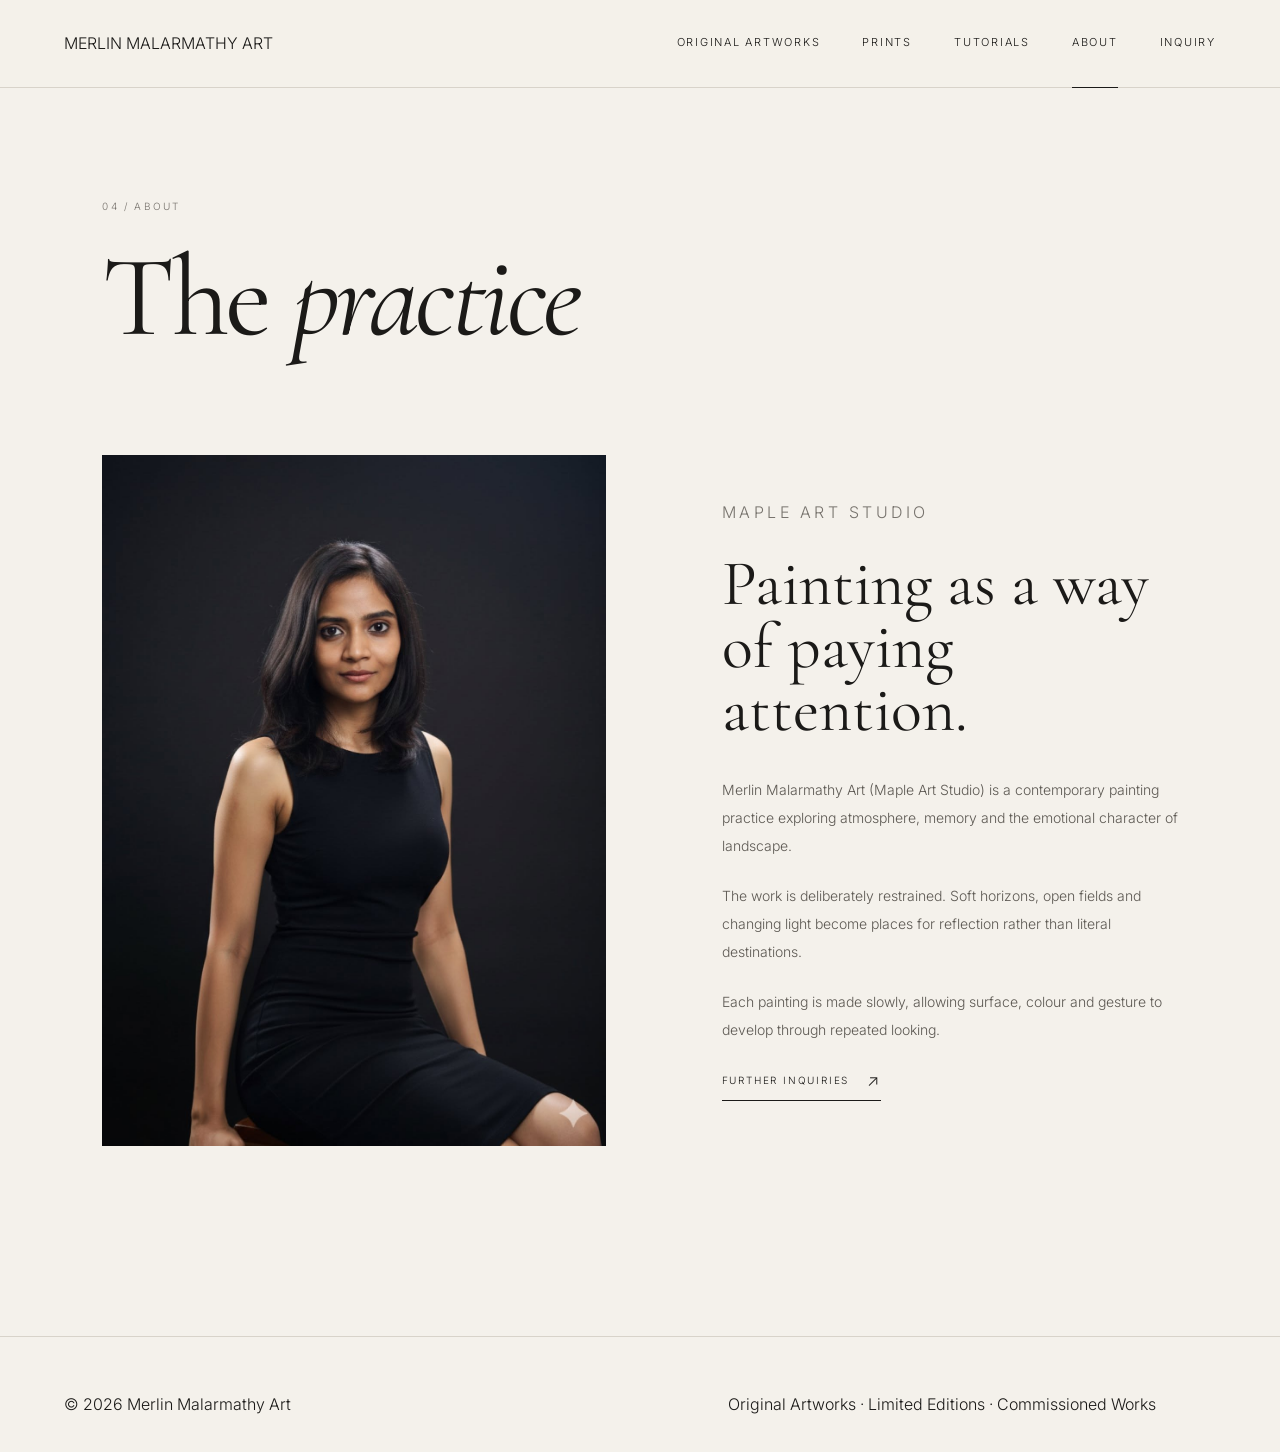
==== commit d3a7824a: "final" ====
--- a/about.html
+++ b/about.html
@@ -4,8 +4,8 @@
 <head>
     <meta charset="utf-8">
     <meta name="viewport" content="width=device-width,initial-scale=1">
-    <meta name="description" content="About Atelier Art">
-    <title>About — Atelier Art</title>
+    <meta name="description" content="About Merlin Malarmathy Art">
+    <title>About — Merlin Malarmathy Art</title>
     <link rel="preconnect" href="https://fonts.googleapis.com">
     <link rel="preconnect" href="https://fonts.gstatic.com" crossorigin>
     <link
@@ -15,43 +15,35 @@
 </head>
 
 <body>
-    <header class="header"><a class="logo" href="index.html">ATELIER <span>ART</span></a><button class="menu"
+    <header class="header"><a class="logo" href="index.html"><span>MERLIN MALARMATHY ART</span></a><button class="menu"
             aria-label="Menu"><i></i><i></i></button>
-        <nav><a href="gallery.html">Collection</a><a class="active" href="about.html">About</a><a
-                href="contact.html">Inquiry</a></nav>
+        <nav><a href="gallery.html">Original Artworks</a>
+            <a href="prints.html">Prints</a>
+            <a href="tutorials.html">Tutorials</a>
+            <a class="active" href="about.html">About</a>
+            <a href="contact.html">Inquiry</a></nav>
     </header>
     <main>
         <section class="section pagehead">
-            <p class="label">02 / ABOUT</p>
+            <p class="label">04 / ABOUT</p>
             <h1>The <em>practice</em></h1>
         </section>
         <section class="about section">
-            <div><img src="images/quiet-field.svg" alt="Quiet Field"></div>
+            <div><img src="images/merlin.jpg" alt="Merlin Malarmathy"></div>
             <div class="aboutcopy">
-                <p class="eyebrow">The studio</p>
+                <p class="eyebrow" style="font-size: 1rem;">Maple Art Studio</p>
                 <h2>Painting as a way of paying attention.</h2>
-                <p>Atelier Art is a contemporary painting practice exploring atmosphere, memory and the emotional
+                <p>Merlin Malarmathy Art (Maple Art Studio) is a contemporary painting practice exploring atmosphere, memory and the emotional
                     character of landscape.</p>
                 <p>The work is deliberately restrained. Soft horizons, open fields and changing light become places for
                     reflection rather than literal destinations.</p>
                 <p>Each painting is made slowly, allowing surface, colour and gesture to develop through repeated
-                    looking.</p><a class="link" href="contact.html">Private inquiries <b>↗</b></a>
+                    looking.</p><a class="link" href="contact.html">Further Inquiries <b>↗</b></a>
             </div>
         </section>
-        <section class="section quote">
-            <p class="label">03 / APPROACH</p>
-            <blockquote>“A painting does not need to explain a place. It can simply leave a trace of having been there.”
-            </blockquote>
-        </section>
     </main>
-    <footer class="footer">
-        <div><a class="logo" href="index.html">ATELIER <span>ART</span></a>
-            <p>Contemporary painting · Private inquiries</p>
-        </div>
-        <div class="footlinks"><a href="gallery.html">Collection</a><a href="about.html">About</a><a
-                href="contact.html">Inquiry</a></div><small>© 2026 Atelier Art</small>
-    </footer>
-    <script src="app.js"></script>
+    <footer class="footer"><span>© 2026 Merlin Malarmathy Art</span><span>Original Artworks · Limited Editions · Commissioned Works </span></footer>
+  <script src="app.js"></script>
 </body>
 
 </html>
--- a/styles.css
+++ b/styles.css
@@ -90,7 +90,102 @@
 nav a.active {
     border-color: var(--ink);
 }
-
+/* =================================
+   SOCIAL / SNS LINKS
+   ================================= */
+
+.social-links {
+    margin-top: 55px;
+}
+
+
+
+.social-list {
+    display: flex;
+    flex-wrap: wrap;
+    gap: 28px;
+}
+
+.social-list a {
+    position: relative;
+    display: inline-block;
+    padding-bottom: 5px;
+    font-family: var(--serif);
+    font-size: 21px;
+    font-weight: 400;
+    color: var(--ink);
+}
+
+.social-list a::after {
+    content: "";
+    position: absolute;
+    left: 0;
+    bottom: 0;
+    width: 0;
+    height: 1px;
+    background: var(--ink);
+    transition: width .3s ease;
+}
+
+.social-list a:hover::after {
+    width: 100%;
+}
+.social-links {
+    margin-top: 55px;
+}
+
+.social-label {
+    margin: 0 0 28px;
+    font-size: 10px;
+    letter-spacing: .22em;
+    text-transform: uppercase;
+    color: var(--muted);
+  
+}
+
+.social-icons {
+    display: flex;
+    align-items: center;
+    gap: 22px;
+}
+
+.social-icons a {
+    width: 100px;
+    height: 50px;
+    display: flex;
+    align-items: center;
+    justify-content: center;
+    color: var(--ink);
+    transition: opacity .25s ease, transform .25s ease;
+}
+
+.social-icons svg {
+    width: 50px;
+    height: 50px;
+    fill: none;
+    stroke: currentColor;
+    stroke-width: 1.4;
+    stroke-linecap: round;
+    stroke-linejoin: round;
+}
+
+.social-icons a:hover {
+    opacity: .5;
+    transform: translateY(-2px);
+}
+
+/* YouTube play triangle */
+.social-icons svg .icon-fill {
+    fill: currentColor;
+    stroke: none;
+}
+
+/* Facebook and Pinterest use filled shapes */
+.social-icons a[aria-label="Facebook"] svg,
+.social-icons a[aria-label="Pinterest"] svg {
+    fill: currentColor;
+    stroke: none;
+}
 /* =================================
    WORK / ORIGINAL ARTWORKS HOVER
    Matches the reference video:
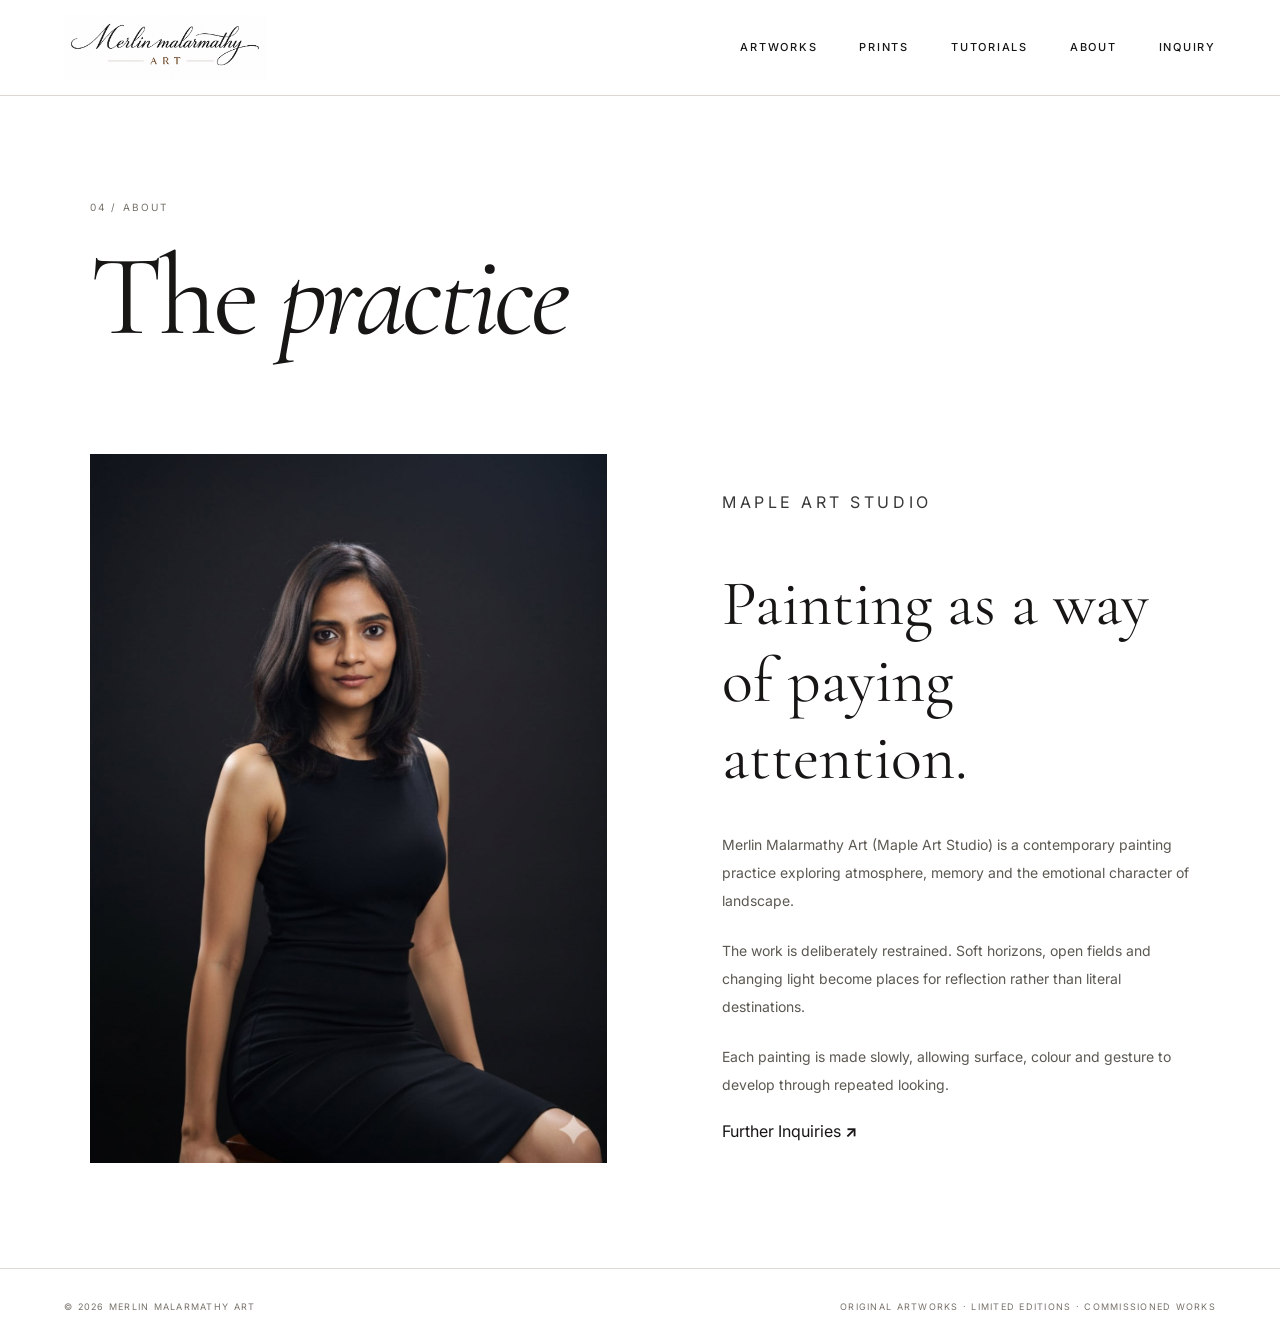
==== commit 3ab7d16f: "latest" ====
--- a/about.html
+++ b/about.html
@@ -15,14 +15,29 @@
 </head>
 
 <body>
-    <header class="header"><a class="logo" href="index.html"><span>MERLIN MALARMATHY ART</span></a><button class="menu"
-            aria-label="Menu"><i></i><i></i></button>
-        <nav><a href="gallery.html">Original Artworks</a>
-            <a href="prints.html">Prints</a>
-            <a href="tutorials.html">Tutorials</a>
-            <a class="active" href="about.html">About</a>
-            <a href="contact.html">Inquiry</a></nav>
-    </header>
+    <header class="nav">
+    <a href="index.html" class="site-logo" aria-label="Merlin Malarmathy Art home">
+        <img src="images/logo.png" alt="Merlin Malarmathy Art">
+    </a>
+
+    <nav class="site-nav">
+
+        <div class="nav-work">
+            <a href="gallery.html">ARTWORKS</a>
+
+            <div class="work-dropdown">
+                <a href="gallery.html">ORIGINAL ARTWORKS</a>
+                <a href="commissioned.html">COMMISSIONED ARTWORKS</a>
+            </div>
+        </div>
+
+        <a href="prints.html">PRINTS</a>
+        <a href="tutorials.html">TUTORIALS</a>
+        <a href="about.html">ABOUT</a>
+        <a href="contact.html">INQUIRY</a>
+
+    </nav>
+</header>
     <main>
         <section class="section pagehead">
             <p class="label">04 / ABOUT</p>
--- a/styles.css
+++ b/styles.css
@@ -1,1042 +1,1997 @@
 :root {
+    --white: #fff;
     --paper: #f4f1eb;
-    --ink: #1b1a18;
-    --muted: #77736d;
-    --line: #d8d3ca;
+    --sand: #f4f0e9;
+    --ink: #171615;
+    --muted: #77716a;
+    --line: #ddd8d0;
+    --brown: #7a573e;
+
     --serif: "Cormorant Garamond", Georgia, serif;
-    --sans: "Inter", Arial, sans-serif
-}
+    --sans: "Inter", Arial, sans-serif;
+}
+
+
+/* =========================================================
+   GLOBAL
+   ========================================================= */
 
 * {
-    box-sizing: border-box
+    box-sizing: border-box;
 }
 
 html {
-    scroll-behavior: smooth
-}
-
+    scroll-behavior: smooth;
+}
 
 body {
     margin: 0;
-    background: var(--paper);
+    background: var(--white);
     color: var(--ink);
     font-family: var(--sans);
-    font-weight: 300;
-    line-height: 1.6
 }
 
 a {
     color: inherit;
-    text-decoration: none
-}
-
-img {
+    text-decoration: none;
+}
+
+img,
+video {
     display: block;
-    width: 100%
-}
-
+    width: 100%;
+}
+
+h1,
+h2,
+h3 {
+    font-family: var(--serif);
+    font-weight: 400;
+}
+
+
+/* =========================================================
+   SHARED HEADER
+   Homepage + Gallery + Inner Pages
+   ========================================================= */
+
+/* Homepage and inner-page headers use exactly the same styling */
+
+.nav,
 .header {
-    height: 88px;
-    min-height: 88px;
+    height: 96px;
     padding: 0 5vw;
-    border-bottom: 1px solid var(--line);
+
     display: flex;
     align-items: center;
     justify-content: space-between;
+
     position: relative;
-    z-index: 50;
-    background: rgba(244, 241, 235, .97);
-}
-
+    z-index: 1000;
+
+    background: var(--white);
+    border-bottom: 1px solid var(--line);
+
+    box-sizing: border-box;
+}
+
+
+/* ---------- Logos ---------- */
+
+.logo-img,
 .logo {
+    width: 235px;
+    height: 65px;
+
     display: flex;
     align-items: center;
-    flex: 0 0 auto;
-    width: 235px;
-    height: 64px;
+
+    flex: 0 0 235px;
+
     overflow: hidden;
+}
+
+.logo-img {
+    display: block;
+    height: auto;
+    max-height: 65px;
+    object-fit: contain;
 }
 
 .logo img {
     display: block;
+
     width: 235px;
     height: auto;
+
     max-width: 100%;
-    max-height: 64px;
+    max-height: 65px;
+
     object-fit: contain;
     object-position: left center;
 }
 
-nav {
+
+/* ---------- Homepage Navigation ---------- */
+
+.nav-links {
     display: flex;
     align-items: center;
     gap: 42px;
+
+    height: 100%;
+
+    font-family: var(--sans);
     font-size: 11px;
+    font-weight: 500;
     letter-spacing: .16em;
+
     text-transform: uppercase;
 }
 
-nav > a,
-nav > .nav-work > a {
+.nav-links a {
     display: inline-flex;
     align-items: center;
-    height: 88px;
+
+    height: 96px;
     padding: 0;
+
     border-bottom: 1px solid transparent;
+
     white-space: nowrap;
-}
-
-nav a:hover,
-nav a.active {
-    border-color: var(--ink);
-}
-/* =================================
-   SOCIAL / SNS LINKS
-   ================================= */
-
-.social-links {
-    margin-top: 55px;
-}
-
-
-
-.social-list {
-    display: flex;
-    flex-wrap: wrap;
-    gap: 28px;
-}
-
-.social-list a {
-    position: relative;
-    display: inline-block;
-    padding-bottom: 5px;
-    font-family: var(--serif);
-    font-size: 21px;
-    font-weight: 400;
-    color: var(--ink);
-}
-
-.social-list a::after {
-    content: "";
-    position: absolute;
-    left: 0;
-    bottom: 0;
-    width: 0;
-    height: 1px;
-    background: var(--ink);
-    transition: width .3s ease;
-}
-
-.social-list a:hover::after {
-    width: 100%;
-}
-.social-links {
-    margin-top: 55px;
-}
-
-.social-label {
-    margin: 0 0 28px;
-    font-size: 10px;
-    letter-spacing: .22em;
-    text-transform: uppercase;
-    color: var(--muted);
-  
-}
-
-.social-icons {
+
+    transition: opacity .25s ease;
+}
+
+.nav-links a:hover {
+    opacity: .5;
+}
+
+
+/* ---------- Inner Page Navigation ---------- */
+
+.header nav {
     display: flex;
     align-items: center;
-    gap: 22px;
-}
-
-.social-icons a {
-    width: 100px;
-    height: 50px;
+    gap: 42px;
+
+    height: 100%;
+
+    font-family: var(--sans);
+    font-size: 11px;
+    font-weight: 500;
+    letter-spacing: .16em;
+
+    text-transform: uppercase;
+}
+
+.header nav > a,
+.header nav > .nav-work > a {
+    display: inline-flex;
+    align-items: center;
+
+    height: 96px;
+    padding: 0;
+
+    border-bottom: 1px solid transparent;
+
+    white-space: nowrap;
+
+    transition: opacity .25s ease;
+}
+
+.header nav > a:hover,
+.header nav > .nav-work > a:hover {
+    opacity: .5;
+}
+
+.header nav a.active {
+    border-color: var(--ink);
+}
+
+
+/* =========================================================
+   ORIGINAL ARTWORKS DROPDOWN
+   ========================================================= */
+
+.nav-work {
+    position: relative;
+
     display: flex;
     align-items: center;
-    justify-content: center;
-    color: var(--ink);
-    transition: opacity .25s ease, transform .25s ease;
-}
-
-.social-icons svg {
-    width: 50px;
-    height: 50px;
-    fill: none;
-    stroke: currentColor;
-    stroke-width: 1.4;
-    stroke-linecap: round;
-    stroke-linejoin: round;
-}
-
-.social-icons a:hover {
-    opacity: .5;
-    transform: translateY(-2px);
-}
-
-/* YouTube play triangle */
-.social-icons svg .icon-fill {
-    fill: currentColor;
-    stroke: none;
-}
-
-/* Facebook and Pinterest use filled shapes */
-.social-icons a[aria-label="Facebook"] svg,
-.social-icons a[aria-label="Pinterest"] svg {
-    fill: currentColor;
-    stroke: none;
-}
-/* =================================
-   WORK / ORIGINAL ARTWORKS HOVER
-   Matches the reference video:
-   - no box
-   - no arrow
-   - submenu opens below the header
-   - submenu starts at the left page margin
-   - three simple vertical text links
-   ================================= */
-
-.nav-work {
-    position: static;
-    display: flex;
-    align-items: center;
-    height: 88px;
-}
-
-/* Keep the main Work link visually simple */
-.nav-work > a {
-    position: relative;
-    border-bottom-color: transparent;
-}
-
-/* Full-width invisible hover bridge below the header */
-.nav-work::after {
-    content: "";
-    position: absolute;
-    left: 0;
-    right: 0;
-    top: 88px;
-    height: 22px;
-}
-
-/* The submenu is intentionally aligned to the page/header left edge,
-   like the supplied reference video. */
+
+    height: 96px;
+
+    z-index: 2000;
+}
+
+
+/* Dropdown */
+
 .work-dropdown {
     position: absolute;
-    top: 88px;
-    left: 5vw;
-    min-width: 220px;
-    padding: 8px 0 16px;
-    margin: 0;
-    background: var(--paper);
-    border: 0;
-    box-shadow: none;
+
+    top: 100%;
+    left: -20px;
+
+    min-width: 270px;
+
+    padding: 18px 22px;
+
+    background: var(--white);
+
+    border: 1px solid var(--line);
+    border-top: none;
+
+    box-shadow: 0 12px 30px rgba(0, 0, 0, .08);
 
     opacity: 0;
     visibility: hidden;
     pointer-events: none;
-    transform: translateY(-4px);
+
+    transform: translateY(0);
 
     transition:
-        opacity .18s ease,
-        transform .18s ease,
-        visibility .18s ease;
-}
-
-/* Simple text links exactly like the reference */
+        opacity .22s ease,
+        visibility .22s ease;
+
+    z-index: 9999;
+}
+
 .work-dropdown a {
     display: block;
-    width: max-content;
-    padding: 6px 0;
-    margin: 0;
-
-    border: 0 !important;
+
+    width: 100%;
+
+    padding: 9px 0;
+
+    border: 0;
+
+    color: var(--ink);
+
     font-family: var(--sans);
     font-size: 10px;
-    font-weight: 300;
-    line-height: 1.45;
-    letter-spacing: .08em;
-    text-transform: none;
-    color: var(--ink);
+    font-weight: 500;
+
+    letter-spacing: 1.5px;
+    line-height: 1.5;
+
     white-space: nowrap;
 
     opacity: 1;
-    transition: opacity .15s ease;
+
+    transition: opacity .18s ease;
 }
 
 .work-dropdown a:hover {
-    opacity: .5;
-    border: 0 !important;
-}
-
-/* Open on hover or keyboard focus */
+    opacity: .45;
+}
+
 .nav-work:hover .work-dropdown,
 .nav-work:focus-within .work-dropdown {
     opacity: 1;
     visibility: visible;
     pointer-events: auto;
-    transform: translateY(0);
-}
-
-.nav-work:hover > a,
-.nav-work:focus-within > a {
-    border-bottom-color: transparent;
-}
-
-.menu {
-    display: none;
-    border: 0;
-    background: none
-}
-
-.section {
-    padding: 110px 8vw
-}
-
+}
+
+
+/* =========================================================
+   HOMEPAGE
+   ========================================================= */
+
+.home {
+    overflow: hidden;
+}
+
+
+/* =========================================================
+   HOMEPAGE HERO — VIDEO
+   ========================================================= */
+
+.hero {
+    position: relative;
+
+    width: 100%;
+    min-height: calc(100vh - 96px);
+
+    background: #272725;
+
+    overflow: hidden;
+
+    z-index: 1;
+}
+
+.hero video {
+    position: absolute;
+
+    inset: 0;
+
+    width: 100%;
+    height: 100%;
+
+    object-fit: cover;
+    object-position: 40% 45%;
+
+    filter: none;
+
+    transform: translateZ(0);
+    backface-visibility: hidden;
+}
+
+.hero::after {
+    content: "";
+
+    position: absolute;
+
+    inset: 0;
+
+    background: linear-gradient(
+        90deg,
+        rgba(0, 0, 0, .32),
+        rgba(0, 0, 0, .04) 65%,
+        rgba(0, 0, 0, .10)
+    );
+
+    pointer-events: none;
+}
+
+.hero-content {
+    position: relative;
+
+    z-index: 2;
+
+    min-height: calc(100vh - 96px);
+
+    max-width: 900px;
+
+    padding: 0 7vw 9vh;
+
+    display: flex;
+    flex-direction: column;
+    justify-content: flex-end;
+
+    color: var(--white);
+}
+
+.eyebrow,
 .label,
-.eyebrow {
+.hero-meta {
     font-size: 10px;
     letter-spacing: .22em;
     text-transform: uppercase;
+}
+
+.eyebrow {
+    margin-bottom: 20px;
+    opacity: .85;
+}
+
+.hero h1 {
+    margin: 0 0 28px;
+
+    font-family: var(--serif);
+    font-size: clamp(4rem, 8.7vw, 8.5rem);
+    font-weight: 400;
+
+    line-height: .82;
+    letter-spacing: -.03em;
+}
+
+.hero p {
+    max-width: 490px;
+
+    margin: 0 0 28px;
+
+    color: rgba(255, 255, 255, .86);
+
+    font-size: 14px;
+    line-height: 1.8;
+}
+
+.hero-link {
+    display: inline-flex;
+    align-items: center;
+
+    gap: 18px;
+
+    width: max-content;
+
+    padding-bottom: 8px;
+
+    border-bottom: 1px solid rgba(255, 255, 255, .7);
+
+    font-size: 16px;
+    font-weight: 700;
+
+    letter-spacing: .14em;
+    text-transform: uppercase;
+}
+
+.hero-link b {
+    font-size: 15px;
+    font-weight: 400;
+}
+
+.scroll-note {
+    position: absolute;
+
+    right: 5vw;
+    bottom: 34px;
+
+    z-index: 3;
+
+    color: var(--white);
+
+    font-size: 9px;
+    letter-spacing: .18em;
+
+    text-transform: uppercase;
+
+    opacity: .75;
+}
+
+
+/* =========================================================
+   FULL-SCREEN FEATURED ARTWORK
+   ========================================================= */
+
+.hero-artwork {
+    position: relative;
+
+    width: 100%;
+    height: calc(100vh - 96px);
+
+    min-height: 650px;
+
+    overflow: hidden;
+}
+
+.hero-artwork-image {
+    position: absolute;
+
+    inset: 0;
+
+    width: 100%;
+    height: 100%;
+
+    object-fit: cover;
+    object-position: center;
+}
+
+.hero-artwork-overlay {
+    position: absolute;
+
+    inset: 0;
+
+    z-index: 1;
+
+    background: linear-gradient(
+        90deg,
+        rgba(0, 0, 0, .62),
+        rgba(0, 0, 0, .20) 55%,
+        rgba(0, 0, 0, .05)
+    );
+}
+
+.hero-artwork-content {
+    position: absolute;
+
+    left: 7vw;
+    top: 50%;
+
+    z-index: 2;
+
+    max-width: 500px;
+
+    transform: translateY(-50%);
+
+    color: var(--white);
+}
+
+.hero-meta {
+    margin: 0 0 28px;
+    line-height: 1.9;
+}
+
+.hero-artwork-content h1 {
+    margin: 0 0 22px;
+
+    font-family: var(--serif);
+
+    font-size: clamp(55px, 6vw, 92px);
+    font-weight: 400;
+
+    line-height: .95;
+    letter-spacing: -.02em;
+}
+
+.hero-description {
+    max-width: 440px;
+
+    margin: 0 0 34px;
+
+    font-family: var(--serif);
+    font-size: clamp(20px, 2vw, 28px);
+    font-weight: 400;
+
+    line-height: 1.35;
+}
+
+.hero-artwork .hero-link {
+    border-color: rgba(255, 255, 255, .8);
+
+    transition:
+        opacity .25s ease,
+        border-color .25s ease;
+}
+
+.hero-artwork .hero-link:hover {
+    opacity: .65;
+    border-color: transparent;
+}
+
+
+/* =========================================================
+   HOMEPAGE SECTIONS
+   ========================================================= */
+
+.intro {
+    padding: 125px 8vw 110px;
+
+    display: grid;
+    grid-template-columns: 1.1fr .9fr;
+
+    gap: 10vw;
+
+    align-items: end;
+}
+
+.label {
+    margin-bottom: 22px;
     color: var(--muted);
-    margin: 0 0 28px
-}
-
-h1,
-h2,
-h3 {
+}
+
+.intro h2,
+.section-title,
+.podcast-copy h2,
+.subscription h2 {
     font-family: var(--serif);
     font-weight: 400;
-    line-height: .98;
-    margin: 0
-}
-
-h1 {
-    font-size: clamp(65px, 9vw, 130px);
-    letter-spacing: -.03em
-}
-
-h2 {
-    font-size: clamp(48px, 5vw, 78px)
-}
-
-h3 {
-    font-size: 25px
-}
-
-.hero {
-    height: calc(100vh - 88px);
-    min-height: 650px;
-    position: relative;
-    overflow: hidden;
-    background: #333
-}
-
-.hero-art {
-    position: absolute;
-    inset: 0;
-    background-size: cover;
-    background-position: center
-}
-
-.hero-shade {
-    position: absolute;
-    inset: 0;
-    background: linear-gradient(90deg, rgba(10, 10, 9, .58), rgba(10, 10, 9, .06) 72%)
-}
-
-.hero-text {
-    position: absolute;
-    left: 8vw;
-    bottom: 12vh;
-    color: #fff;
-    max-width: 650px
-}
-
-.hero-text .eyebrow {
-    color: rgba(255, 255, 255, .7)
-}
-
-.hero-text h1 {
-    font-size: clamp(68px, 8.7vw, 132px)
-}
-
-.hero-text h1 em,
-.pagehead h1 em {
-    font-style: italic
-}
-
-.hero-text>p:not(.eyebrow) {
-    max-width: 430px;
-    font-size: 14px;
-    line-height: 1.8;
-    color: rgba(255, 255, 255, .82);
-    margin: 30px 0
-}
-
-.link {
-    display: inline-flex;
-    align-items: center;
-    gap: 18px;
-    border-bottom: 1px solid currentColor;
+}
+
+.intro h2 {
+    margin: 0;
+
+    font-size: clamp(3.2rem, 6vw, 6.4rem);
+    line-height: .9;
+    letter-spacing: -.025em;
+}
+
+.intro-copy {
+    max-width: 440px;
+
+    color: #5f5a54;
+
+    font-size: 15px;
+    line-height: 1.9;
+}
+
+.intro-copy a,
+.subscription a {
+    display: inline-block;
+
+    margin-top: 25px;
     padding-bottom: 7px;
+
+    border-bottom: 1px solid var(--ink);
+
     font-size: 10px;
     letter-spacing: .18em;
-    text-transform: uppercase
-}
-
-.link b {
-    font-size: 16px;
-    font-weight: 300
-}
-
-.light {
-    color: #fff
-}
-
-.split {
+
+    text-transform: uppercase;
+}
+
+
+/* =========================================================
+   GENERAL SECTIONS
+   ========================================================= */
+
+.section {
+    padding: 105px 7vw;
+}
+
+.section.alt {
+    background: var(--sand);
+}
+
+.section-head {
+    display: flex;
+    justify-content: space-between;
+    align-items: end;
+
+    gap: 40px;
+
+    margin-bottom: 48px;
+}
+
+.section-title {
+    margin: 8px 0 0;
+
+    font-size: clamp(3rem, 5.6vw, 6rem);
+
+    line-height: .88;
+}
+
+.section-intro {
+    max-width: 390px;
+
+    color: var(--muted);
+
+    font-size: 13px;
+    line-height: 1.8;
+}
+
+
+/* =========================================================
+   ORIGINAL ARTWORK FEATURE
+   ========================================================= */
+
+.original-grid {
     display: grid;
-    grid-template-columns: 1.25fr .75fr;
-    gap: 10vw
-}
-
-.split h2 em {
-    font-style: italic
-}
-
-.lead {
-    max-width: 430px;
-    color: #55514b;
-    font-size: 16px;
+
+    grid-template-columns: 1.35fr .65fr;
+
+    gap: 7vw;
+
+    align-items: center;
+}
+
+.original-image {
+    overflow: hidden;
+    background: #eee;
+}
+
+.original-image img {
+    aspect-ratio: 1;
+
+    object-fit: cover;
+
+    transition: transform .8s ease;
+}
+
+.original-image:hover img,
+.collection-card:hover img {
+    transform: scale(1.02);
+}
+
+.original-copy h3 {
+    margin: 0 0 18px;
+
+    font-family: var(--serif);
+
+    font-size: clamp(2.7rem, 4.6vw, 5rem);
+    font-weight: 400;
+
+    line-height: .9;
+}
+
+.original-copy .meta {
+    margin-bottom: 24px;
+
+    color: var(--muted);
+
+    font-size: 10px;
+    letter-spacing: .13em;
     line-height: 1.9;
-    margin: 0 0 36px
-}
-
-.feature {
+
+    text-transform: uppercase;
+}
+
+.original-copy p {
+    max-width: 410px;
+
+    margin: 0 0 30px;
+
+    font-family: var(--serif);
+    font-size: 1.35rem;
+
+    line-height: 1.35;
+}
+
+
+/* =========================================================
+   COLLECTION STRIP
+   ========================================================= */
+
+.collection-strip {
     display: grid;
-    grid-template-columns: .72fr 1.28fr;
-    min-height: 760px
-}
-
-.feature-copy {
+
+    grid-template-columns: repeat(3, 1fr);
+
+    gap: 18px;
+}
+
+.collection-card {
+    position: relative;
+
+    min-height: 63vh;
+
+    overflow: hidden;
+
+    background: #ddd;
+}
+
+.collection-card img {
+    height: 100%;
+
+    object-fit: cover;
+    object-position: 85% 50%;
+
+    transition: transform .8s ease;
+}
+
+.collection-card::after {
+    content: "";
+
+    position: absolute;
+
+    inset: 0;
+
+    background: linear-gradient(
+        180deg,
+        transparent 42%,
+        rgba(0, 0, 0, .58)
+    );
+}
+
+.collection-copy {
+    position: absolute;
+
+    left: 28px;
+    right: 28px;
+    bottom: 28px;
+
+    z-index: 2;
+
+    color: var(--white);
+}
+
+.collection-copy span {
+    font-size: 9px;
+    letter-spacing: .2em;
+
+    text-transform: uppercase;
+
+    opacity: .85;
+}
+
+.collection-copy h3 {
+    margin: 8px 0 0;
+
+    font-family: var(--serif);
+
+    font-size: 2.5rem;
+    font-weight: 400;
+}
+
+.text-link {
+    padding-bottom: 7px;
+
+    border-bottom: 1px solid var(--ink);
+
+    font-size: 10px;
+    letter-spacing: .18em;
+
+    text-transform: uppercase;
+
+    white-space: nowrap;
+}
+
+
+/* =========================================================
+   TUTORIALS / PODCAST
+   ========================================================= */
+
+.tutorials {
+    display: grid;
+
+    grid-template-columns: 1fr 1fr;
+
+    gap: 8vw;
+
+    align-items: center;
+}
+
+.podcast-card {
+    min-height: 410px;
+
+    padding: 55px;
+
     display: flex;
     flex-direction: column;
-    justify-content: center;
-    padding: 8vw;
-    background: #e9e4db
-}
-
-.feature-copy h2 {
-    font-size: clamp(55px, 6vw, 90px);
-    margin-bottom: 15px
-}
-
-.feature-copy>p:not(.eyebrow) {
+    justify-content: space-between;
+
+    background: var(--ink);
+
+    color: var(--white);
+}
+
+.podcast-card .label {
+    color: rgba(255, 255, 255, .6);
+}
+
+.podcast-card h2,
+.podcast-copy h3 {
+    font-family: var(--serif);
+    font-weight: 400;
+}
+
+.podcast-card h2 {
+    margin: 0;
+
+    font-size: clamp(3rem, 5vw, 5.5rem);
+    line-height: .88;
+}
+
+.episode {
+    color: rgba(255, 255, 255, .65);
+
+    font-size: 10px;
+    letter-spacing: .14em;
+
+    text-transform: uppercase;
+}
+
+.podcast-copy h3 {
+    margin: 0 0 22px;
+
+    font-size: clamp(3rem, 5vw, 5.5rem);
+    line-height: .9;
+}
+
+.podcast-copy p {
+    max-width: 430px;
+
+    margin: 0 0 28px;
+
     color: var(--muted);
-    font-size: 12px;
-    margin: 0 0 45px
-}
-
-.feature-art {
-    overflow: hidden
-}
-
-.feature-art img {
-    height: 100%;
-    object-fit: cover;
-    transition: transform 1s
-}
-
-.feature-art:hover img {
-    transform: scale(1.025)
-}
-
-.quote {
-    text-align: center;
-    border-top: 1px solid var(--line)
-}
-
-blockquote {
-    font-family: var(--serif);
-    font-size: clamp(42px, 5vw, 75px);
-    line-height: 1.02;
-    max-width: 1000px;
-    margin: 50px auto 45px;
-    font-style: italic
+
+    font-size: 14px;
+    line-height: 1.9;
+}
+
+
+/* =========================================================
+   SUBSCRIPTION
+   ========================================================= */
+
+.subscription {
+    padding: 105px 8vw;
+
+    display: grid;
+
+    grid-template-columns: 1fr 1fr;
+
+    gap: 8vw;
+
+    align-items: end;
+
+    background: #f7f5f1;
+}
+
+.subscription h2 {
+    margin: 0;
+
+    font-size: clamp(3rem, 5vw, 5.5rem);
+    line-height: .9;
+}
+
+.subscription p {
+    max-width: 390px;
+
+    margin: 0 0 20px;
+
+    color: var(--muted);
+
+    font-size: 13px;
+    line-height: 1.8;
+}
+
+
+/* =========================================================
+   FOOTER
+   ========================================================= */
+
+.footer {
+    padding: 32px 5vw;
+
+    display: flex;
+    justify-content: space-between;
+
+    gap: 20px;
+
+    border-top: 1px solid var(--line);
+
+    color: var(--muted);
+
+    font-size: 9px;
+    letter-spacing: .14em;
+
+    text-transform: uppercase;
+}
+
+
+/* =========================================================
+   PAGE HEADINGS
+   ========================================================= */
+
+.section .label,
+.pagehead .label {
+    margin: 0 0 28px;
 }
 
 .pagehead {
-    padding-bottom: 70px
+    padding-bottom: 70px;
+}
+
+.pagehead h1 {
+    margin: 0;
+
+    font-size: clamp(65px, 9vw, 130px);
+
+    line-height: .98;
+    letter-spacing: -.03em;
 }
 
 .pageintro {
     max-width: 560px;
+
+    margin: 40px 0 0;
+
     color: var(--muted);
+
     font-size: 14px;
     line-height: 1.9;
-    margin: 40px 0 0
-}
-
-.gallery {
-    padding-top: 30px;
-    display: grid;
-    grid-template-columns: repeat(2, 1fr);
-    gap: 100px 5vw
-}
-
-.card:nth-child(3n) {
-    grid-column: 1/-1;
-    max-width: 68%;
-    margin: auto
-}
-
-.cardimg {
-    overflow: hidden;
-    background: #e5e1d8
-}
-
-.cardimg img {
-    aspect-ratio: 1/1.08;
-    object-fit: cover;
-    transition: transform .8s
-}
-
-.card.tall .cardimg img {
-    aspect-ratio: 1/1.28
-}
-
-.card:nth-child(3n) .cardimg img {
-    aspect-ratio: 1.25/1
-}
-
-.card:hover img {
-    transform: scale(1.018)
-}
+}
+
+
+/* =========================================================
+   ARTWORK META
+   ========================================================= */
 
 .meta {
     display: flex;
     justify-content: space-between;
+
     gap: 20px;
+
     padding: 18px 2px 0;
+
     border-top: 1px solid var(--line);
-    margin-top: 14px
+
+    margin-top: 14px;
 }
 
 .meta h3 {
-    margin: 0 0 3px
+    margin: 0 0 3px;
 }
 
 .meta p,
 .meta span {
+    margin: 0;
+
+    color: var(--muted);
+
     font-size: 10px;
-    color: var(--muted);
     letter-spacing: .08em;
+
     text-transform: uppercase;
-    margin: 0
-}
+}
+
+
+/* =========================================================
+   ABOUT
+   ========================================================= */
 
 .about {
     display: grid;
+
     grid-template-columns: 1.05fr .95fr;
+
     gap: 9vw;
+
     align-items: center;
-    padding-top: 30px
+
+    padding-top: 30px;
 }
 
 .aboutcopy h2 {
+    margin-bottom: 35px;
+
     font-size: clamp(48px, 5vw, 75px);
-    margin-bottom: 35px
 }
 
 .aboutcopy p:not(.eyebrow) {
     max-width: 480px;
+
+    margin: 0 0 22px;
+
     color: #5c5852;
+
     font-size: 14px;
     line-height: 2;
-    margin: 0 0 22px
-}
+}
+
+
+/* =========================================================
+   FEATURE LINKS
+   ========================================================= */
+
+.four-links {
+    display: grid;
+
+    grid-template-columns: repeat(2, 1fr);
+
+    border-top: 1px solid var(--line);
+    border-bottom: 1px solid var(--line);
+}
+
+.feature-link {
+    position: relative;
+
+    display: grid;
+
+    grid-template-columns: 50px 1fr 30px;
+
+    gap: 25px;
+
+    min-height: 240px;
+
+    padding: 45px;
+
+    color: var(--ink);
+
+    border-right: 1px solid var(--line);
+
+    transition: background .3s ease;
+}
+
+.feature-link:last-child {
+    border-right: none;
+}
+
+.feature-link:hover {
+    background: #ebe7df;
+}
+
+.feature-no {
+    font-family: var(--sans);
+
+    font-size: 10px;
+    letter-spacing: .15em;
+
+    color: var(--muted);
+}
+
+.feature-link h3 {
+    margin: 0 0 18px;
+
+    font-family: var(--serif);
+
+    font-size: 42px;
+    font-weight: 400;
+
+    line-height: .95;
+}
+
+.feature-link p {
+    max-width: 300px;
+
+    margin: 0;
+
+    font-size: 12px;
+    line-height: 1.7;
+
+    color: var(--muted);
+}
+
+.feature-arrow {
+    align-self: start;
+
+    font-size: 22px;
+
+    transition: transform .3s ease;
+}
+
+.feature-link:hover .feature-arrow {
+    transform: translate(5px, 5px);
+}
+
+
+/* =========================================================
+   CONTACT
+   ========================================================= */
 
 .contact {
     display: grid;
+
     grid-template-columns: .8fr 1.2fr;
+
     gap: 12vw;
-    padding-top: 20px
+
+    padding-top: 20px;
 }
 
 .contact h2 {
+    margin-bottom: 25px;
+
     font-size: clamp(52px, 5vw, 80px);
-    margin-bottom: 25px
 }
 
 .muted {
+    max-width: 350px;
+
     color: var(--muted);
-    max-width: 350px;
-    font-size: 13px
+
+    font-size: 13px;
 }
 
 .email {
     display: inline-block;
+
     margin-top: 30px;
+
     border-bottom: 1px solid;
+
     font-family: var(--serif);
-    font-size: 25px
-}
+
+    font-size: 25px;
+}
+
+
+/* =========================================================
+   FORM
+   ========================================================= */
 
 form {
     display: flex;
     flex-direction: column;
-    gap: 28px
+
+    gap: 28px;
 }
 
 form label {
+    color: var(--muted);
+
     font-size: 10px;
     letter-spacing: .14em;
+
     text-transform: uppercase;
-    color: var(--muted)
 }
 
 form input,
 form textarea {
     display: block;
+
     width: 100%;
+
+    padding: 13px 0;
+
     border: 0;
     border-bottom: 1px solid var(--line);
+
+    outline: 0;
+
     background: transparent;
-    padding: 13px 0;
+    color: var(--ink);
+
     font: 300 15px var(--sans);
-    color: var(--ink);
-    outline: 0
 }
 
 form input:focus,
 form textarea:focus {
-    border-color: var(--ink)
-}
+    border-color: var(--ink);
+}
+
+
+/* ---------- Button ---------- */
 
 .button {
     display: inline-flex;
+
     align-items: center;
     justify-content: space-between;
+
+    align-self: flex-start;
+
     gap: 40px;
-    align-self: flex-start;
+
+    padding: 17px 23px;
+
+    border: 1px solid var(--ink);
+
     background: var(--ink);
-    color: #fff;
-    border: 1px solid var(--ink);
-    padding: 17px 23px;
+    color: var(--white);
+
     font: 500 10px var(--sans);
+
     letter-spacing: .16em;
+
     text-transform: uppercase;
-    cursor: pointer
+
+    cursor: pointer;
 }
 
 .button:hover {
     background: transparent;
-    color: var(--ink)
-}
+    color: var(--ink);
+}
+
+
+/* =========================================================
+   ARTWORK DETAIL
+   ========================================================= */
 
 .detail {
-    padding-top: 55px
+    padding-top: 55px;
 }
 
 .back {
+    color: var(--muted);
+
     font-size: 10px;
     letter-spacing: .16em;
+
     text-transform: uppercase;
-    color: var(--muted)
 }
 
 .detailgrid {
     display: grid;
+
     grid-template-columns: 1.25fr .75fr;
+
     gap: 9vw;
+
     align-items: center;
-    margin-top: 55px
+
+    margin-top: 55px;
 }
 
 .large {
-    background: #e5e1d8
+    background: #e5e1d8;
 }
 
 .info h1 {
+    margin-bottom: 35px;
+
     font-size: clamp(65px, 7vw, 110px);
-    margin-bottom: 35px
 }
 
 .desc {
     max-width: 430px;
+
+    margin-bottom: 45px;
+
     color: #5c5852;
+
     font-size: 14px;
     line-height: 1.9;
-    margin-bottom: 45px
 }
 
 .info dl {
+    margin: 0 0 45px;
+
     border-top: 1px solid var(--line);
-    margin: 0 0 45px
 }
 
 .info dl div {
     display: flex;
     justify-content: space-between;
+
+    padding: 13px 0;
+
     border-bottom: 1px solid var(--line);
-    padding: 13px 0
 }
 
 .info dt,
 .info dd {
+    margin: 0;
+
     font-size: 10px;
     letter-spacing: .1em;
+
     text-transform: uppercase;
-    margin: 0
 }
 
 .info dt {
-    color: var(--muted)
-}
-
-.footer {
-    border-top: 1px solid var(--line);
-    padding: 55px 5vw 35px;
+    color: var(--muted);
+}
+
+
+/* =========================================================
+   SOCIAL ICONS
+   ========================================================= */
+
+.social-links {
+    margin-top: 55px;
+}
+
+.social-label {
+    margin: 0 0 18px;
+
+    color: var(--muted);
+
+    font-size: 12px;
+    letter-spacing: .22em;
+
+    text-transform: uppercase;
+}
+
+.social-icons {
+    display: flex;
+    align-items: center;
+
+    gap: 22px;
+}
+
+.social-icons a {
+    width: 22px;
+    height: 22px;
+
+    display: flex;
+    align-items: center;
+    justify-content: center;
+
+    color: var(--ink);
+
+    transition:
+        opacity .25s ease,
+        transform .25s ease;
+}
+
+.social-icons svg {
+    width: 20px;
+    height: 20px;
+
+    fill: none;
+
+    stroke: currentColor;
+    stroke-width: 1.4;
+
+    stroke-linecap: round;
+    stroke-linejoin: round;
+}
+
+.social-icons a:hover {
+    opacity: .5;
+    transform: translateY(-2px);
+}
+
+.social-icons svg .icon-fill,
+.social-icons a[aria-label="Facebook"] svg,
+.social-icons a[aria-label="WhatsApp"] svg {
+    fill: currentColor;
+    stroke: none;
+}
+
+
+/* =========================================================
+   ORIGINAL ARTWORKS — 2 × 2 GALLERY
+   ========================================================= */
+
+#gallery.gallery {
     display: grid;
-    grid-template-columns: 1fr auto auto;
-    align-items: end;
-    gap: 60px;
-    margin-top: 80px
-}
-
-.footer p {
-    font-size: 10px;
+
+    grid-template-columns: repeat(2, minmax(0, 1fr));
+
+    gap: 70px 40px;
+
+    padding: 80px 6vw;
+
+    align-items: start;
+}
+
+#gallery.gallery .card {
+    display: block;
+
+    width: 100%;
+    min-width: 0;
+
+    margin: 0;
+
+    color: var(--ink);
+
+    text-decoration: none;
+}
+
+#gallery.gallery .cardimg {
+    width: 100%;
+
+    aspect-ratio: 4 / 5;
+
+    overflow: hidden;
+
+    background: var(--paper);
+}
+
+#gallery.gallery .cardimg img {
+    display: block;
+
+    width: 100%;
+    height: 100%;
+
+    object-fit: cover;
+    object-position: 85% 50%;
+
+    transition: transform .6s ease;
+}
+
+#gallery.gallery .card:hover .cardimg img {
+    transform: scale(1.025);
+}
+
+#gallery.gallery .meta {
+    display: flex;
+
+    justify-content: space-between;
+    align-items: flex-start;
+
+    gap: 25px;
+
+    padding-top: 18px;
+}
+
+#gallery.gallery .meta h3 {
+    margin: 0 0 6px;
+
+    font-family: var(--serif);
+
+    font-size: 25px;
+    font-weight: 400;
+
+    line-height: 1.1;
+}
+
+#gallery.gallery .meta p {
+    margin: 0;
+
+    font-size: 11px;
+    letter-spacing: .08em;
+
+    text-transform: uppercase;
+
     color: var(--muted);
-    margin: 10px 0 0
-}
-
-.footlinks {
-    display: flex;
-    gap: 30px;
-    font-size: 10px;
-    letter-spacing: .12em;
-    text-transform: uppercase
-}
-
-.footer small {
-    font-size: 9px;
+}
+
+#gallery.gallery .meta > span {
+    flex-shrink: 0;
+
+    font-size: 11px;
+    letter-spacing: .08em;
+
     color: var(--muted);
-    letter-spacing: .08em
-}
-
-@media(max-width:800px) {
-   .header {
-    min-height: 88px;
-    height: 88px;
+}
+
+
+/* =========================================================
+   MOBILE
+   ========================================================= */
+
+@media (max-width: 800px) {
+
+    /* Header */
+
+    .nav,
+    .header {
+        height: 78px;
+        padding: 10px 6vw;
+    }
+
+    .logo-img,
+    .logo {
+        width: 180px;
+        height: 52px;
+        flex-basis: 180px;
+    }
+
+    .logo-img {
+        height: auto;
+    }
+
+    .logo img {
+        width: 180px;
+        max-height: 52px;
+    }
+
+    .nav-links {
+        gap: 13px;
+        font-size: 8px;
+    }
+
+    .header nav {
+        gap: 13px;
+        font-size: 8px;
+    }
+
+    .nav-links a,
+    .header nav > a,
+    .header nav > .nav-work > a {
+        height: 78px;
+    }
+
+
+    /* Hero */
+
+    .hero,
+    .hero-content {
+        min-height: calc(100vh - 78px);
+    }
+
+    .hero-content {
+        padding: 0 7vw 9vh;
+    }
+
+    .hero h1 {
+        font-size: clamp(3.6rem, 16vw, 6rem);
+    }
+
+    .scroll-note {
+        display: none;
+    }
+
+
+    /* Featured artwork */
+
+    .hero-artwork {
+        height: calc(100vh - 78px);
+        min-height: 600px;
+    }
+
+    .hero-artwork-image {
+        object-position: 58% center;
+    }
+
+    .hero-artwork-overlay {
+        background: linear-gradient(
+            180deg,
+            rgba(0, 0, 0, .15),
+            rgba(0, 0, 0, .20) 35%,
+            rgba(0, 0, 0, .72)
+        );
+    }
+
+    .hero-artwork-content {
+        left: 7vw;
+        right: 7vw;
+        top: auto;
+        bottom: 9vh;
+
+        max-width: none;
+
+        transform: none;
+    }
+
+    .hero-meta {
+        margin-bottom: 20px;
+        font-size: 9px;
+    }
+
+    .hero-artwork-content h1 {
+        margin-bottom: 18px;
+        font-size: 56px;
+    }
+
+    .hero-description {
+        margin-bottom: 25px;
+        font-size: 20px;
+    }
+
+
+    /* Homepage sections */
+
+    .intro {
+        grid-template-columns: 1fr;
+
+        gap: 40px;
+
+        padding: 90px 7vw;
+    }
+
+    .section {
+        padding: 80px 6vw;
+    }
+
+    .section-head {
+        display: block;
+    }
+
+    .section-intro {
+        margin-top: 22px;
+    }
+
+
+    /* Stacked layouts */
+
+    .original-grid,
+    .tutorials,
+    .about,
+    .contact,
+    .detailgrid,
+    .subscription {
+        grid-template-columns: 1fr;
+    }
+
+    .original-grid {
+        gap: 35px;
+    }
+
+    .original-copy {
+        padding-bottom: 10px;
+    }
+
+
+    /* Collections */
+
+    .collection-strip {
+        grid-template-columns: 1fr;
+    }
+
+    .collection-card {
+        min-height: 70vh;
+    }
+
+
+    /* Tutorials / Contact */
+
+    .tutorials,
+    .contact {
+        gap: 45px;
+    }
+
+
+    /* Subscription */
+
+    .subscription {
+        gap: 40px;
+        padding: 80px 6vw;
+    }
+
+
+    /* About */
+
+    .about {
+        gap: 60px;
+    }
+
+    .aboutcopy h2 {
+        font-size: 55px;
+    }
+
+
+    /* Artwork detail */
+
+    .detailgrid {
+        gap: 55px;
+    }
+
+    .info h1 {
+        font-size: 70px;
+    }
+
+
+    /* Feature links */
+
+    .four-links {
+        grid-template-columns: 1fr;
+    }
+
+    .feature-link {
+        min-height: 200px;
+
+        padding: 35px 25px;
+
+        border-right: none;
+        border-bottom: 1px solid var(--line);
+    }
+
+    .feature-link:last-child {
+        border-bottom: none;
+    }
+
+    .feature-link h3 {
+        font-size: 34px;
+    }
+
+
+    /* Footer */
+
+    .footer {
+        display: block;
+    }
+
+    .footer span {
+        display: block;
+        margin-top: 8px;
+    }
+}
+
+
+/* =========================================================
+   MOBILE GALLERY
+   ========================================================= */
+
+@media (max-width: 700px) {
+
+    #gallery.gallery {
+        grid-template-columns: 1fr;
+
+        gap: 50px;
+
+        padding: 60px 6vw;
+    }
+
+    #gallery.gallery .cardimg {
+        aspect-ratio: 4 / 5;
+    }
+
+    #gallery.gallery .meta h3 {
+        font-size: 23px;
+    }
+
+
+    /* Small-screen header */
+
+    .nav,
+    .header {
+        height: auto;
+        min-height: 82px;
+
+        flex-direction: column;
+
+        gap: 12px;
+
+        padding: 15px 5vw;
+    }
+
+    .logo-img,
+    .logo {
+        width: 200px;
+        height: 55px;
+        flex-basis: 55px;
+    }
+
+    .logo-img {
+        height: auto;
+    }
+
+    .logo img {
+        width: 200px;
+        max-height: 55px;
+    }
+
+    .nav-links,
+    .header nav {
+        height: auto;
+
+        width: 100%;
+
+        justify-content: center;
+
+        flex-wrap: wrap;
+
+        gap: 15px 20px;
+
+        font-size: 8px;
+
+        letter-spacing: .12em;
+    }
+
+    .nav-links a,
+    .header nav > a,
+    .header nav > .nav-work > a {
+        height: auto;
+    }
+
+    .nav-work {
+        height: auto;
+    }
+
+
+    /* Mobile dropdown */
+
+    .work-dropdown {
+        top: 100%;
+        left: 50%;
+
+        transform: translateX(-50%);
+
+        min-width: 240px;
+    }
+
+    .nav-work:hover .work-dropdown,
+    .nav-work:focus-within .work-dropdown {
+        transform: translateX(-50%);
+    }
+}
+
+/* =========================================================
+   SHARED SITE HEADER
+   Homepage + Gallery + Inner Pages
+   ========================================================= */
+
+.nav,
+.header {
+    height: 96px;
     padding: 0 5vw;
-    border-bottom: 1px solid var(--line);
+
     display: flex;
     align-items: center;
     justify-content: space-between;
+
     position: relative;
-    z-index: 20;
-    background: rgba(244, 241, 235, .97);
-}
-
+    z-index: 1000;
+
+    background: #fff;
+    border-bottom: 1px solid var(--line);
+}
+
+
+/* ---------- Logo ---------- */
+
+.site-logo,
 .logo {
+    display: flex;
+    align-items: center;
+
+    width: 235px;
+    height: 65px;
+
+    flex: 0 0 235px;
+
+    overflow: hidden;
+}
+
+.site-logo img,
+.logo img {
+    display: block;
+
+    width: 235px;
+    height: auto;
+
+    max-width: 100%;
+    max-height: 65px;
+
+    object-fit: contain;
+    object-position: left center;
+}
+
+
+/* ---------- Navigation ---------- */
+
+.site-nav,
+.header nav {
+    display: flex;
+    align-items: center;
+
+    gap: 42px;
+
+    height: 100%;
+
+    font-family: var(--sans);
+    font-size: 11px;
+    font-weight: 500;
+
+    letter-spacing: .16em;
+    text-transform: uppercase;
+}
+
+.site-nav > a,
+.site-nav .nav-work > a,
+.header nav > a,
+.header nav > .nav-work > a {
     display: inline-flex;
     align-items: center;
-    flex: 0 0 auto;
-    width: 235px;
-    max-width: 32vw;
-    height: 64px;
-    overflow: hidden;
-}
-
-.logo img {
-    display: block;
-    width: 235px;
-    max-width: 100%;
-    height: auto;
-    max-height: 64px;
-    object-fit: contain;
-    object-position: left center;
-}
-
-nav {
+
+    height: 96px;
+    padding: 0;
+
+    color: var(--ink);
+    text-decoration: none;
+
+    white-space: nowrap;
+
+    border-bottom: 1px solid transparent;
+
+    transition: opacity .25s ease;
+}
+
+.site-nav > a:hover,
+.site-nav .nav-work > a:hover,
+.header nav > a:hover,
+.header nav > .nav-work > a:hover {
+    opacity: .5;
+}
+
+
+/* =========================================================
+   ORIGINAL ARTWORKS DROPDOWN
+   ========================================================= */
+
+.nav-work {
+    position: relative;
+
     display: flex;
     align-items: center;
-    gap: 42px;
-    font-size: 11px;
-    letter-spacing: .16em;
-    text-transform: uppercase;
-}
-
-nav > a,
-nav > .nav-work > a {
-    display: inline-flex;
-    align-items: center;
-    height: 88px;
-    padding: 0;
-    border-bottom: 1px solid transparent;
-    white-space: nowrap;
-}
-
-nav a:hover,
-nav a.active {
-    border-color: var(--ink);
-}
-
-/* =================================
-   ORIGINAL ARTWORKS HOVER MENU
-   Clean, text-only editorial dropdown
-   ================================= */
-
-.nav-work {
-    position: relative;
-    display: inline-flex;
-    align-items: center;
-    height: 88px;
-}
-
-/* Main navigation item */
-.nav-work > a {
-    position: relative;
-    border-bottom-color: transparent;
-}
-
-/* Invisible bridge keeps the submenu open while moving the pointer down */
-.nav-work::after {
-    content: "";
-    position: absolute;
-    left: -12px;
-    right: -12px;
-    top: 100%;
-    height: 20px;
-}
-
-/* Dropdown itself — no box, no background, no border */
+
+    height: 96px;
+
+    z-index: 2000;
+}
+
+
+/* Dropdown */
+
 .work-dropdown {
     position: absolute;
-    top: calc(100% + 16px);
-    left: -12px;
-    min-width: 225px;
-    padding: 0;
-    margin: 0;
+
+    top: 100%;
+    left: -20px;
+
+    min-width: 270px;
+
+    padding: 18px 22px;
+
+    background: #fff;
+
+    border: 1px solid var(--line);
+    border-top: none;
+
+    box-shadow: 0 12px 30px rgba(0, 0, 0, .08);
+
     opacity: 0;
     visibility: hidden;
     pointer-events: none;
-    transform: translateY(-6px);
+
+    z-index: 9999;
+
     transition:
         opacity .22s ease,
-        transform .22s ease,
         visibility .22s ease;
 }
 
-/* Dropdown links */
 .work-dropdown a {
     display: block;
-    width: max-content;
-    padding: 5px 0;
-    margin: 0;
-    border: 0 !important;
+
+    width: 100%;
+
+    padding: 9px 0;
+
+    color: var(--ink);
+
     font-family: var(--sans);
-    font-size: 9px;
-    font-weight: 300;
+    font-size: 10px;
+    font-weight: 500;
+
     letter-spacing: 1.5px;
     line-height: 1.5;
-    color: var(--ink);
-    text-decoration: none;
+
     white-space: nowrap;
-    opacity: .9;
+
+    opacity: 1;
+
     transition: opacity .18s ease;
 }
 
 .work-dropdown a:hover {
     opacity: .45;
-    border: 0 !important;
-}
-
-/* Reveal only when hovering the parent */
+}
+
+
+/* Show dropdown */
+
 .nav-work:hover .work-dropdown,
 .nav-work:focus-within .work-dropdown {
     opacity: 1;
     visibility: visible;
     pointer-events: auto;
-    transform: translateY(0);
-}
-
-/* Subtle active state for the parent */
-.nav-work:hover > a,
-.nav-work:focus-within > a {
-    border-bottom-color: var(--ink);
-}
-
-.menu {
-        display: flex;
-        flex-direction: column;
-        gap: 5px
-    }
-
-    .menu i {
-        width: 24px;
-        height: 1px;
-        background: var(--ink);
-        transition: .3s
-    }
-
-    .menu.open i:first-child {
-        transform: translateY(3px) rotate(45deg)
-    }
-
-    .menu.open i:last-child {
-        transform: translateY(-3px) rotate(-45deg)
-    }
-
-    nav {
-        display: none;
-        position: absolute;
-        left: 0;
-        right: 0;
-        top: 72px;
-        background: var(--paper);
-        padding: 25px 6vw 35px;
-        border-bottom: 1px solid var(--line);
-        flex-direction: column;
-        gap: 0
-    }
-
-    nav.open {
-        display: flex
-    }
-
-    nav > a,
-    nav > .nav-work > a {
-        height: auto;
-        padding: 14px 0;
-    }
-
-    .nav-work {
-        display: block;
-        height: auto;
-    }
-
-    .nav-work::after {
-        display: none;
-    }
-
-    .work-dropdown {
-        position: static;
-        min-width: 0;
-        padding: 0 0 8px 14px;
-        margin: 0;
-        background: transparent;
-        opacity: 1;
-        visibility: visible;
-        pointer-events: auto;
-        transform: none;
-        display: block;
-    }
-
-    .work-dropdown a {
-        width: max-content;
-        padding: 6px 0;
-        font-size: 9px;
-    }
-
-    .nav-work:hover > a,
-    .nav-work:focus-within > a {
-        border-bottom-color: transparent;
-    }
-
-    .section {
-        padding: 75px 6vw
-    }
-
-    .hero {
-        height: calc(100vh - 72px);
-        min-height: 620px
-    }
-
-    .hero-text {
-        left: 6vw;
-        right: 6vw;
-        bottom: 9vh
-    }
-
-    .hero-text h1 {
-        font-size: clamp(58px, 16vw, 92px)
-    }
-
-    .split,
-    .about,
-    .contact,
-    .detailgrid,
-    .feature {
-        grid-template-columns: 1fr
-    }
-
-    .split {
-        gap: 45px
-    }
-
-    .feature {
-        min-height: 0
-    }
-
-    .feature-copy {
-        padding: 75px 6vw;
-        order: 2
-    }
-
-    .feature-art {
-        height: 80vw;
-        order: 1
-    }
-
-    .gallery {
-        grid-template-columns: 1fr;
-        gap: 65px;
-        padding-top: 10px
-    }
-
-    .card:nth-child(3n) {
-        grid-column: auto;
-        max-width: none
-    }
-
-    .cardimg img,
-    .card.tall .cardimg img,
-    .card:nth-child(3n) .cardimg img {
-        aspect-ratio: 1/1.05
-    }
-
-    .pagehead h1 {
-        font-size: clamp(64px, 18vw, 105px)
-    }
-
-    .about {
-        gap: 60px
-    }
-
-    .aboutcopy h2 {
-        font-size: 55px
-    }
-
-    .contact {
-        gap: 70px
-    }
-
-    .detailgrid {
-        gap: 55px
-    }
-
-    .info h1 {
-        font-size: 70px
-    }
-
-    .footer {
-        grid-template-columns: 1fr;
-        gap: 35px;
-        margin-top: 50px
-    }
-
-    .footlinks {
-        flex-wrap: wrap
-    }
 }
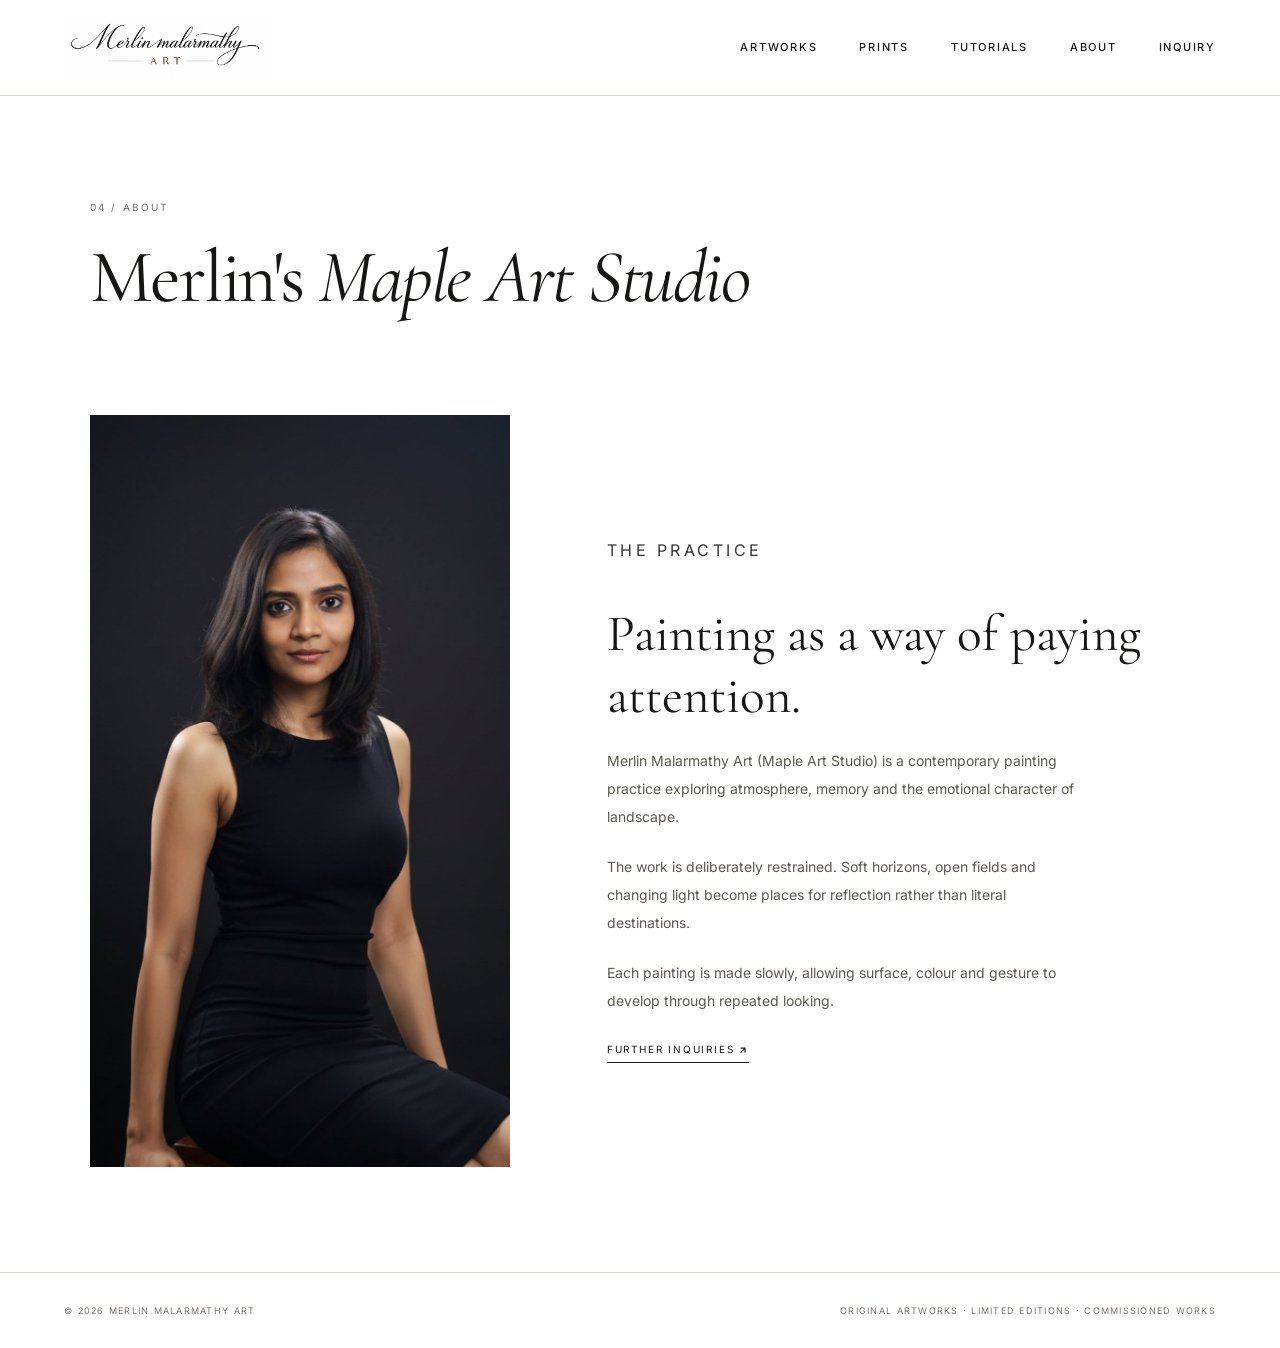
==== commit 1f99044e: "latest" ====
--- a/about.html
+++ b/about.html
@@ -16,49 +16,46 @@
 
 <body>
     <header class="nav">
-    <a href="index.html" class="site-logo" aria-label="Merlin Malarmathy Art home">
-        <img src="images/logo.png" alt="Merlin Malarmathy Art">
-    </a>
-
-    <nav class="site-nav">
-
-        <div class="nav-work">
-            <a href="gallery.html">ARTWORKS</a>
-
-            <div class="work-dropdown">
-                <a href="gallery.html">ORIGINAL ARTWORKS</a>
-                <a href="commissioned.html">COMMISSIONED ARTWORKS</a>
-            </div>
-        </div>
-
-        <a href="prints.html">PRINTS</a>
-        <a href="tutorials.html">TUTORIALS</a>
-        <a href="about.html">ABOUT</a>
-        <a href="contact.html">INQUIRY</a>
-
-    </nav>
-</header>
+        <a href="index.html" class="site-logo" aria-label="Merlin Malarmathy Art home">
+            <img src="images/logo.png" alt="Merlin Malarmathy Art">
+        </a>
+        <nav class="site-nav">
+            <div class="nav-work">
+                <a href="gallery.html">ARTWORKS</a>
+                <div class="work-dropdown">
+                    <a href="gallery.html">ORIGINAL ARTWORKS</a>
+                    <a href="commissioned.html">COMMISSIONED ARTWORKS</a>
+                </div>
+            </div> <a href="prints.html">PRINTS</a>
+            <a href="tutorials.html">TUTORIALS</a>
+            <a href="about.html">ABOUT</a>
+            <a href="contact.html">INQUIRY</a>
+        </nav>
+    </header>
     <main>
         <section class="section pagehead">
             <p class="label">04 / ABOUT</p>
-            <h1>The <em>practice</em></h1>
+            <h2>Merlin's <em>Maple Art Studio</em></h2>
         </section>
         <section class="about section">
-            <div><img src="images/merlin.jpg" alt="Merlin Malarmathy"></div>
+            <div class="artist-image"><img src="images/merlin.jpg" alt="Merlin Malarmathy"></div>
             <div class="aboutcopy">
-                <p class="eyebrow" style="font-size: 1rem;">Maple Art Studio</p>
+                <p class="eyebrow" style="font-size: 1rem;">The Practice</p>
                 <h2>Painting as a way of paying attention.</h2>
-                <p>Merlin Malarmathy Art (Maple Art Studio) is a contemporary painting practice exploring atmosphere, memory and the emotional
+                <p>Merlin Malarmathy Art (Maple Art Studio) is a contemporary painting practice exploring atmosphere,
+                    memory and the emotional
                     character of landscape.</p>
                 <p>The work is deliberately restrained. Soft horizons, open fields and changing light become places for
                     reflection rather than literal destinations.</p>
                 <p>Each painting is made slowly, allowing surface, colour and gesture to develop through repeated
-                    looking.</p><a class="link" href="contact.html">Further Inquiries <b>↗</b></a>
+                    looking.</p>
+                <a class="text-link" href="contact.html">Further Inquiries <b>↗</b></a>
             </div>
         </section>
     </main>
-    <footer class="footer"><span>© 2026 Merlin Malarmathy Art</span><span>Original Artworks · Limited Editions · Commissioned Works </span></footer>
-  <script src="app.js"></script>
+    <footer class="footer"><span>© 2026 Merlin Malarmathy Art</span><span>Original Artworks · Limited Editions ·
+            Commissioned Works </span></footer>
+    <script src="app.js"></script>
 </body>
 
 </html>
--- a/styles.css
+++ b/styles.css
@@ -6,16 +6,13 @@
     --muted: #77716a;
     --line: #ddd8d0;
     --brown: #7a573e;
-
     --serif: "Cormorant Garamond", Georgia, serif;
     --sans: "Inter", Arial, sans-serif;
 }
 
-
 /* =========================================================
    GLOBAL
    ========================================================= */
-
 * {
     box-sizing: border-box;
 }
@@ -49,45 +46,33 @@
     font-weight: 400;
 }
 
-
 /* =========================================================
    SHARED HEADER
    Homepage + Gallery + Inner Pages
    ========================================================= */
-
 /* Homepage and inner-page headers use exactly the same styling */
-
 .nav,
 .header {
     height: 96px;
     padding: 0 5vw;
-
     display: flex;
     align-items: center;
     justify-content: space-between;
-
     position: relative;
     z-index: 1000;
-
     background: var(--white);
     border-bottom: 1px solid var(--line);
-
     box-sizing: border-box;
 }
 
-
 /* ---------- Logos ---------- */
-
 .logo-img,
 .logo {
     width: 235px;
     height: 65px;
-
-    display: flex;
-    align-items: center;
-
+    display: flex;
+    align-items: center;
     flex: 0 0 235px;
-
     overflow: hidden;
 }
 
@@ -100,46 +85,34 @@
 
 .logo img {
     display: block;
-
     width: 235px;
     height: auto;
-
     max-width: 100%;
     max-height: 65px;
-
     object-fit: contain;
     object-position: left center;
 }
 
-
 /* ---------- Homepage Navigation ---------- */
-
 .nav-links {
     display: flex;
     align-items: center;
     gap: 42px;
-
     height: 100%;
-
     font-family: var(--sans);
     font-size: 11px;
     font-weight: 500;
     letter-spacing: .16em;
-
     text-transform: uppercase;
 }
 
 .nav-links a {
     display: inline-flex;
     align-items: center;
-
     height: 96px;
     padding: 0;
-
     border-bottom: 1px solid transparent;
-
     white-space: nowrap;
-
     transition: opacity .25s ease;
 }
 
@@ -147,41 +120,32 @@
     opacity: .5;
 }
 
-
 /* ---------- Inner Page Navigation ---------- */
-
 .header nav {
     display: flex;
     align-items: center;
     gap: 42px;
-
     height: 100%;
-
     font-family: var(--sans);
     font-size: 11px;
     font-weight: 500;
     letter-spacing: .16em;
-
-    text-transform: uppercase;
-}
-
-.header nav > a,
-.header nav > .nav-work > a {
+    text-transform: uppercase;
+}
+
+.header nav>a,
+.header nav>.nav-work>a {
     display: inline-flex;
     align-items: center;
-
     height: 96px;
     padding: 0;
-
     border-bottom: 1px solid transparent;
-
     white-space: nowrap;
-
     transition: opacity .25s ease;
 }
 
-.header nav > a:hover,
-.header nav > .nav-work > a:hover {
+.header nav>a:hover,
+.header nav>.nav-work>a:hover {
     opacity: .5;
 }
 
@@ -189,77 +153,51 @@
     border-color: var(--ink);
 }
 
-
 /* =========================================================
    ORIGINAL ARTWORKS DROPDOWN
    ========================================================= */
-
 .nav-work {
     position: relative;
-
-    display: flex;
-    align-items: center;
-
+    display: flex;
+    align-items: center;
     height: 96px;
-
     z-index: 2000;
 }
 
-
 /* Dropdown */
-
 .work-dropdown {
     position: absolute;
-
     top: 100%;
     left: -20px;
-
     min-width: 270px;
-
     padding: 18px 22px;
-
     background: var(--white);
-
     border: 1px solid var(--line);
     border-top: none;
-
     box-shadow: 0 12px 30px rgba(0, 0, 0, .08);
-
     opacity: 0;
     visibility: hidden;
     pointer-events: none;
-
     transform: translateY(0);
-
     transition:
         opacity .22s ease,
         visibility .22s ease;
-
     z-index: 9999;
 }
 
 .work-dropdown a {
     display: block;
-
-    width: 100%;
-
+    width: 100%;
     padding: 9px 0;
-
     border: 0;
-
     color: var(--ink);
-
     font-family: var(--sans);
     font-size: 10px;
     font-weight: 500;
-
     letter-spacing: 1.5px;
     line-height: 1.5;
-
     white-space: nowrap;
-
     opacity: 1;
-
     transition: opacity .18s ease;
 }
 
@@ -274,82 +212,57 @@
     pointer-events: auto;
 }
 
-
 /* =========================================================
    HOMEPAGE
    ========================================================= */
-
 .home {
     overflow: hidden;
 }
 
-
 /* =========================================================
    HOMEPAGE HERO — VIDEO
    ========================================================= */
-
 .hero {
     position: relative;
-
     width: 100%;
     min-height: calc(100vh - 96px);
-
     background: #272725;
-
     overflow: hidden;
-
     z-index: 1;
 }
 
 .hero video {
     position: absolute;
-
     inset: 0;
-
     width: 100%;
     height: 100%;
-
     object-fit: cover;
     object-position: 40% 45%;
-
     filter: none;
-
     transform: translateZ(0);
     backface-visibility: hidden;
 }
 
 .hero::after {
     content: "";
-
     position: absolute;
-
     inset: 0;
-
-    background: linear-gradient(
-        90deg,
-        rgba(0, 0, 0, .32),
-        rgba(0, 0, 0, .04) 65%,
-        rgba(0, 0, 0, .10)
-    );
-
+    background: linear-gradient(90deg,
+            rgba(0, 0, 0, .32),
+            rgba(0, 0, 0, .04) 65%,
+            rgba(0, 0, 0, .10));
     pointer-events: none;
 }
 
 .hero-content {
     position: relative;
-
     z-index: 2;
-
     min-height: calc(100vh - 96px);
-
     max-width: 900px;
-
     padding: 0 7vw 9vh;
-
     display: flex;
     flex-direction: column;
     justify-content: flex-end;
-
     color: var(--white);
 }
 
@@ -368,22 +281,17 @@
 
 .hero h1 {
     margin: 0 0 28px;
-
     font-family: var(--serif);
     font-size: clamp(4rem, 8.7vw, 8.5rem);
     font-weight: 400;
-
     line-height: .82;
     letter-spacing: -.03em;
 }
 
 .hero p {
     max-width: 490px;
-
     margin: 0 0 28px;
-
     color: rgba(255, 255, 255, .86);
-
     font-size: 14px;
     line-height: 1.8;
 }
@@ -391,18 +299,12 @@
 .hero-link {
     display: inline-flex;
     align-items: center;
-
     gap: 18px;
-
     width: max-content;
-
     padding-bottom: 8px;
-
     border-bottom: 1px solid rgba(255, 255, 255, .7);
-
-    font-size: 16px;
+    font-size: 12px;
     font-weight: 700;
-
     letter-spacing: .14em;
     text-transform: uppercase;
 }
@@ -414,77 +316,53 @@
 
 .scroll-note {
     position: absolute;
-
     right: 5vw;
     bottom: 34px;
-
     z-index: 3;
-
     color: var(--white);
-
     font-size: 9px;
     letter-spacing: .18em;
-
-    text-transform: uppercase;
-
+    text-transform: uppercase;
     opacity: .75;
 }
 
-
 /* =========================================================
    FULL-SCREEN FEATURED ARTWORK
    ========================================================= */
-
 .hero-artwork {
     position: relative;
-
     width: 100%;
     height: calc(100vh - 96px);
-
     min-height: 650px;
-
     overflow: hidden;
 }
 
 .hero-artwork-image {
     position: absolute;
-
     inset: 0;
-
     width: 100%;
     height: 100%;
-
     object-fit: cover;
     object-position: center;
 }
 
 .hero-artwork-overlay {
     position: absolute;
-
     inset: 0;
-
     z-index: 1;
-
-    background: linear-gradient(
-        90deg,
-        rgba(0, 0, 0, .62),
-        rgba(0, 0, 0, .20) 55%,
-        rgba(0, 0, 0, .05)
-    );
+    background: linear-gradient(90deg,
+            rgba(0, 0, 0, .62),
+            rgba(0, 0, 0, .20) 55%,
+            rgba(0, 0, 0, .05));
 }
 
 .hero-artwork-content {
     position: absolute;
-
     left: 7vw;
     top: 50%;
-
     z-index: 2;
-
     max-width: 500px;
-
     transform: translateY(-50%);
-
     color: var(--white);
 }
 
@@ -495,31 +373,24 @@
 
 .hero-artwork-content h1 {
     margin: 0 0 22px;
-
     font-family: var(--serif);
-
     font-size: clamp(55px, 6vw, 92px);
     font-weight: 400;
-
     line-height: .95;
     letter-spacing: -.02em;
 }
 
 .hero-description {
     max-width: 440px;
-
     margin: 0 0 34px;
-
     font-family: var(--serif);
     font-size: clamp(20px, 2vw, 28px);
     font-weight: 400;
-
     line-height: 1.35;
 }
 
 .hero-artwork .hero-link {
     border-color: rgba(255, 255, 255, .8);
-
     transition:
         opacity .25s ease,
         border-color .25s ease;
@@ -530,19 +401,14 @@
     border-color: transparent;
 }
 
-
 /* =========================================================
    HOMEPAGE SECTIONS
    ========================================================= */
-
 .intro {
     padding: 125px 8vw 110px;
-
     display: grid;
     grid-template-columns: 1.1fr .9fr;
-
     gap: 10vw;
-
     align-items: end;
 }
 
@@ -561,7 +427,6 @@
 
 .intro h2 {
     margin: 0;
-
     font-size: clamp(3.2rem, 6vw, 6.4rem);
     line-height: .9;
     letter-spacing: -.025em;
@@ -569,9 +434,7 @@
 
 .intro-copy {
     max-width: 440px;
-
     color: #5f5a54;
-
     font-size: 15px;
     line-height: 1.9;
 }
@@ -579,70 +442,53 @@
 .intro-copy a,
 .subscription a {
     display: inline-block;
-
     margin-top: 25px;
     padding-bottom: 7px;
-
     border-bottom: 1px solid var(--ink);
-
     font-size: 10px;
     letter-spacing: .18em;
-
-    text-transform: uppercase;
-}
-
+    text-transform: uppercase;
+}
 
 /* =========================================================
    GENERAL SECTIONS
    ========================================================= */
-
 .section {
     padding: 105px 7vw;
 }
 
 .section.alt {
-    background: var(--sand);
+    background: #faf9f6;
 }
 
 .section-head {
     display: flex;
     justify-content: space-between;
     align-items: end;
-
     gap: 40px;
-
     margin-bottom: 48px;
 }
 
 .section-title {
     margin: 8px 0 0;
-
     font-size: clamp(3rem, 5.6vw, 6rem);
-
     line-height: .88;
 }
 
 .section-intro {
     max-width: 390px;
-
     color: var(--muted);
-
     font-size: 13px;
     line-height: 1.8;
 }
 
-
 /* =========================================================
    ORIGINAL ARTWORK FEATURE
    ========================================================= */
-
 .original-grid {
     display: grid;
-
     grid-template-columns: 1.35fr .65fr;
-
     gap: 7vw;
-
     align-items: center;
 }
 
@@ -653,9 +499,7 @@
 
 .original-image img {
     aspect-ratio: 1;
-
     object-fit: cover;
-
     transition: transform .8s ease;
 }
 
@@ -666,265 +510,180 @@
 
 .original-copy h3 {
     margin: 0 0 18px;
-
     font-family: var(--serif);
-
     font-size: clamp(2.7rem, 4.6vw, 5rem);
     font-weight: 400;
-
     line-height: .9;
 }
 
 .original-copy .meta {
     margin-bottom: 24px;
-
     color: var(--muted);
-
     font-size: 10px;
     letter-spacing: .13em;
     line-height: 1.9;
-
     text-transform: uppercase;
 }
 
 .original-copy p {
     max-width: 410px;
-
     margin: 0 0 30px;
-
     font-family: var(--serif);
     font-size: 1.35rem;
-
     line-height: 1.35;
 }
 
-
 /* =========================================================
    COLLECTION STRIP
    ========================================================= */
-
 .collection-strip {
     display: grid;
-
     grid-template-columns: repeat(3, 1fr);
-
     gap: 18px;
 }
 
 .collection-card {
     position: relative;
-
     min-height: 63vh;
-
     overflow: hidden;
-
     background: #ddd;
 }
 
 .collection-card img {
     height: 100%;
-
     object-fit: cover;
     object-position: 85% 50%;
-
     transition: transform .8s ease;
 }
 
 .collection-card::after {
     content: "";
-
     position: absolute;
-
     inset: 0;
-
-    background: linear-gradient(
-        180deg,
-        transparent 42%,
-        rgba(0, 0, 0, .58)
-    );
+    background: linear-gradient(180deg,
+            transparent 42%,
+            rgba(0, 0, 0, .58));
 }
 
 .collection-copy {
     position: absolute;
-
     left: 28px;
     right: 28px;
     bottom: 28px;
-
     z-index: 2;
-
     color: var(--white);
 }
 
 .collection-copy span {
     font-size: 9px;
     letter-spacing: .2em;
-
-    text-transform: uppercase;
-
+    text-transform: uppercase;
     opacity: .85;
 }
 
 .collection-copy h3 {
     margin: 8px 0 0;
-
     font-family: var(--serif);
-
     font-size: 2.5rem;
     font-weight: 400;
 }
 
 .text-link {
     padding-bottom: 7px;
-
     border-bottom: 1px solid var(--ink);
-
     font-size: 10px;
     letter-spacing: .18em;
-
-    text-transform: uppercase;
-
+    text-transform: uppercase;
     white-space: nowrap;
 }
 
-
 /* =========================================================
    TUTORIALS / PODCAST
    ========================================================= */
-
 .tutorials {
     display: grid;
-
     grid-template-columns: 1fr 1fr;
-
     gap: 8vw;
-
     align-items: center;
 }
 
 .podcast-card {
-    min-height: 410px;
-
-    padding: 55px;
-
-    display: flex;
-    flex-direction: column;
-    justify-content: space-between;
-
-    background: var(--ink);
-
-    color: var(--white);
-}
-
-.podcast-card .label {
-    color: rgba(255, 255, 255, .6);
-}
-
-.podcast-card h2,
-.podcast-copy h3 {
-    font-family: var(--serif);
-    font-weight: 400;
-}
-
-.podcast-card h2 {
-    margin: 0;
-
-    font-size: clamp(3rem, 5vw, 5.5rem);
-    line-height: .88;
+    width: 100%;
+    overflow: hidden;
+}
+
+.podcast-card img {
+    display: block;
+    width: 100%;
+    height: auto;
+    object-fit: cover;
 }
 
 .episode {
     color: rgba(255, 255, 255, .65);
-
     font-size: 10px;
     letter-spacing: .14em;
-
     text-transform: uppercase;
 }
 
 .podcast-copy h3 {
     margin: 0 0 22px;
-
     font-size: clamp(3rem, 5vw, 5.5rem);
     line-height: .9;
 }
 
 .podcast-copy p {
     max-width: 430px;
-
     margin: 0 0 28px;
-
     color: var(--muted);
-
     font-size: 14px;
     line-height: 1.9;
 }
 
-
 /* =========================================================
    SUBSCRIPTION
    ========================================================= */
-
 .subscription {
     padding: 105px 8vw;
-
     display: grid;
-
     grid-template-columns: 1fr 1fr;
-
     gap: 8vw;
-
     align-items: end;
-
     background: #f7f5f1;
 }
 
 .subscription h2 {
     margin: 0;
-
     font-size: clamp(3rem, 5vw, 5.5rem);
     line-height: .9;
 }
 
 .subscription p {
     max-width: 390px;
-
     margin: 0 0 20px;
-
     color: var(--muted);
-
     font-size: 13px;
     line-height: 1.8;
 }
 
-
 /* =========================================================
    FOOTER
    ========================================================= */
-
 .footer {
     padding: 32px 5vw;
-
     display: flex;
     justify-content: space-between;
-
     gap: 20px;
-
     border-top: 1px solid var(--line);
-
     color: var(--muted);
-
     font-size: 9px;
     letter-spacing: .14em;
-
-    text-transform: uppercase;
-}
-
+    text-transform: uppercase;
+}
 
 /* =========================================================
    PAGE HEADINGS
    ========================================================= */
-
 .section .label,
 .pagehead .label {
     margin: 0 0 28px;
@@ -936,39 +695,35 @@
 
 .pagehead h1 {
     margin: 0;
-
     font-size: clamp(65px, 9vw, 130px);
-
     line-height: .98;
     letter-spacing: -.03em;
 }
 
+.pagehead h2 {
+    margin: 0;
+    font-size: clamp(48px, 9vw, 75px);
+    line-height: .98;
+    letter-spacing: -.03em;
+}
+
 .pageintro {
     max-width: 560px;
-
     margin: 40px 0 0;
-
     color: var(--muted);
-
     font-size: 14px;
     line-height: 1.9;
 }
 
-
 /* =========================================================
    ARTWORK META
    ========================================================= */
-
 .meta {
     display: flex;
     justify-content: space-between;
-
     gap: 20px;
-
     padding: 18px 2px 0;
-
     border-top: 1px solid var(--line);
-
     margin-top: 14px;
 }
 
@@ -979,80 +734,70 @@
 .meta p,
 .meta span {
     margin: 0;
-
     color: var(--muted);
-
     font-size: 10px;
     letter-spacing: .08em;
-
-    text-transform: uppercase;
-}
-
+    text-transform: uppercase;
+}
 
 /* =========================================================
    ABOUT
    ========================================================= */
-
 .about {
     display: grid;
-
-    grid-template-columns: 1.05fr .95fr;
-
-    gap: 9vw;
-
-    align-items: center;
-
+    grid-template-columns: 40% 60%;
+    gap: 6vw;
+    align-items: center;
     padding-top: 30px;
 }
 
+.aboutcopy {
+    max-width: 650px;
+}
+
 .aboutcopy h2 {
-    margin-bottom: 35px;
-
-    font-size: clamp(48px, 5vw, 75px);
+    margin-bottom: 20px;
+    font-size: clamp(40px, 4vw, 70px);
 }
 
 .aboutcopy p:not(.eyebrow) {
     max-width: 480px;
-
     margin: 0 0 22px;
-
     color: #5c5852;
-
     font-size: 14px;
     line-height: 2;
 }
 
+.artist-image {
+    width: 100%;
+    max-width: 420px;
+}
+
+.artist-image img {
+    width: 100%;
+    height: auto;
+    display: block;
+}
 
 /* =========================================================
    FEATURE LINKS
    ========================================================= */
-
 .four-links {
     display: grid;
-
     grid-template-columns: repeat(2, 1fr);
-
     border-top: 1px solid var(--line);
     border-bottom: 1px solid var(--line);
 }
 
 .feature-link {
     position: relative;
-
     display: grid;
-
     grid-template-columns: 50px 1fr 30px;
-
     gap: 25px;
-
     min-height: 240px;
-
     padding: 45px;
-
     color: var(--ink);
-
     border-right: 1px solid var(--line);
-
     transition: background .3s ease;
 }
 
@@ -1066,40 +811,30 @@
 
 .feature-no {
     font-family: var(--sans);
-
     font-size: 10px;
     letter-spacing: .15em;
-
     color: var(--muted);
 }
 
 .feature-link h3 {
     margin: 0 0 18px;
-
     font-family: var(--serif);
-
     font-size: 42px;
     font-weight: 400;
-
     line-height: .95;
 }
 
 .feature-link p {
     max-width: 300px;
-
     margin: 0;
-
     font-size: 12px;
     line-height: 1.7;
-
     color: var(--muted);
 }
 
 .feature-arrow {
     align-self: start;
-
     font-size: 22px;
-
     transition: transform .3s ease;
 }
 
@@ -1107,84 +842,61 @@
     transform: translate(5px, 5px);
 }
 
-
 /* =========================================================
    CONTACT
    ========================================================= */
-
 .contact {
     display: grid;
-
     grid-template-columns: .8fr 1.2fr;
-
     gap: 12vw;
-
     padding-top: 20px;
 }
 
 .contact h2 {
     margin-bottom: 25px;
-
     font-size: clamp(52px, 5vw, 80px);
 }
 
 .muted {
     max-width: 350px;
-
     color: var(--muted);
-
     font-size: 13px;
 }
 
 .email {
     display: inline-block;
-
     margin-top: 30px;
-
     border-bottom: 1px solid;
-
     font-family: var(--serif);
-
     font-size: 25px;
 }
 
-
 /* =========================================================
    FORM
    ========================================================= */
-
 form {
     display: flex;
     flex-direction: column;
-
     gap: 28px;
 }
 
 form label {
     color: var(--muted);
-
     font-size: 10px;
     letter-spacing: .14em;
-
     text-transform: uppercase;
 }
 
 form input,
 form textarea {
     display: block;
-
-    width: 100%;
-
+    width: 100%;
     padding: 13px 0;
-
     border: 0;
     border-bottom: 1px solid var(--line);
-
     outline: 0;
-
     background: transparent;
     color: var(--ink);
-
     font: 300 15px var(--sans);
 }
 
@@ -1193,32 +905,20 @@
     border-color: var(--ink);
 }
 
-
 /* ---------- Button ---------- */
-
 .button {
     display: inline-flex;
-
     align-items: center;
     justify-content: space-between;
-
     align-self: flex-start;
-
     gap: 40px;
-
     padding: 17px 23px;
-
     border: 1px solid var(--ink);
-
     background: var(--ink);
     color: var(--white);
-
     font: 500 10px var(--sans);
-
     letter-spacing: .16em;
-
-    text-transform: uppercase;
-
+    text-transform: uppercase;
     cursor: pointer;
 }
 
@@ -1227,33 +927,42 @@
     color: var(--ink);
 }
 
+.contact+.pagehead {
+    padding-top: 10px;
+}
+
+.contact+.pagehead .sns-heading {
+    margin: 0 0 10px;
+}
+
+.contact+.pagehead .social-links {
+    margin-top: 0;
+}
+
+.sns-heading {
+    margin: 0 0 25px;
+    font-size: 1rem;
+}
 
 /* =========================================================
    ARTWORK DETAIL
    ========================================================= */
-
 .detail {
     padding-top: 55px;
 }
 
 .back {
     color: var(--muted);
-
     font-size: 10px;
     letter-spacing: .16em;
-
     text-transform: uppercase;
 }
 
 .detailgrid {
     display: grid;
-
     grid-template-columns: 1.25fr .75fr;
-
     gap: 9vw;
-
-    align-items: center;
-
+    align-items: center;
     margin-top: 55px;
 }
 
@@ -1263,43 +972,34 @@
 
 .info h1 {
     margin-bottom: 35px;
-
     font-size: clamp(65px, 7vw, 110px);
 }
 
 .desc {
     max-width: 430px;
-
     margin-bottom: 45px;
-
     color: #5c5852;
-
     font-size: 14px;
     line-height: 1.9;
 }
 
 .info dl {
     margin: 0 0 45px;
-
     border-top: 1px solid var(--line);
 }
 
 .info dl div {
     display: flex;
     justify-content: space-between;
-
     padding: 13px 0;
-
     border-bottom: 1px solid var(--line);
 }
 
 .info dt,
 .info dd {
     margin: 0;
-
     font-size: 10px;
     letter-spacing: .1em;
-
     text-transform: uppercase;
 }
 
@@ -1307,57 +1007,47 @@
     color: var(--muted);
 }
 
-
 /* =========================================================
    SOCIAL ICONS
    ========================================================= */
-
 .social-links {
-    margin-top: 55px;
+    width: 100%;
+    margin-top: 50px;
 }
 
 .social-label {
     margin: 0 0 18px;
-
-    color: var(--muted);
-
-    font-size: 12px;
+    font-family: var(--sans);
+    font-size: 15px;
+    font-weight: 500;
     letter-spacing: .22em;
-
-    text-transform: uppercase;
+    text-transform: uppercase;
+    color: var(--ink);
 }
 
 .social-icons {
     display: flex;
     align-items: center;
-
     gap: 22px;
 }
 
 .social-icons a {
-    width: 22px;
-    height: 22px;
-
     display: flex;
     align-items: center;
     justify-content: center;
-
+    width: 42px;
+    height: 42px;
     color: var(--ink);
-
-    transition:
-        opacity .25s ease,
-        transform .25s ease;
+    transition: opacity .25s ease, transform .25s ease;
 }
 
 .social-icons svg {
-    width: 20px;
-    height: 20px;
-
+    width: 80px;
+    height: 80px;
+    display: block;
     fill: none;
-
     stroke: currentColor;
-    stroke-width: 1.4;
-
+    stroke-width: 1.6;
     stroke-linecap: round;
     stroke-linejoin: round;
 }
@@ -1374,113 +1064,161 @@
     stroke: none;
 }
 
+.social-grid {
+    display: grid;
+    grid-template-columns: repeat(4, 1fr);
+    width: 100%;
+    border-top: 1px solid var(--line);
+    border-bottom: 1px solid var(--line);
+}
+
+.social-item {
+    display: flex;
+    flex-direction: column;
+    align-items: center;
+    justify-content: center;
+    min-height: 150px;
+    gap: 18px;
+    color: var(--ink);
+    text-decoration: none;
+    border-right: 1px solid var(--line);
+    transition: background .3s ease;
+}
+
+.social-item:last-child {
+    border-right: none;
+}
+
+.social-item svg {
+    width: 34px;
+    height: 34px;
+    fill: none;
+    stroke: currentColor;
+    stroke-width: 1.6;
+    stroke-linecap: round;
+    stroke-linejoin: round;
+}
+
+.social-item svg .icon-fill {
+    fill: currentColor;
+    stroke: none;
+}
+
+.social-item span {
+    font-family: var(--sans);
+    font-size: 11px;
+    font-weight: 500;
+    letter-spacing: .16em;
+    text-transform: uppercase;
+}
+
+.social-item:hover {
+    background: var(--paper);
+}
+
+.social-item:hover svg {
+    transform: translateY(-2px);
+}
+
+.social-item svg {
+    transition: transform .25s ease;
+}
 
 /* =========================================================
    ORIGINAL ARTWORKS — 2 × 2 GALLERY
    ========================================================= */
-
-#gallery.gallery {
+#gallery.gallery,
+#commission.gallery,
+#prints.gallery {
     display: grid;
-
     grid-template-columns: repeat(2, minmax(0, 1fr));
-
     gap: 70px 40px;
-
     padding: 80px 6vw;
-
     align-items: start;
 }
 
-#gallery.gallery .card {
+#gallery.gallery .card,
+#commission.gallery .card,
+#prints.gallery .card {
     display: block;
-
     width: 100%;
     min-width: 0;
-
     margin: 0;
-
     color: var(--ink);
-
     text-decoration: none;
 }
 
-#gallery.gallery .cardimg {
-    width: 100%;
-
+#gallery.gallery .cardimg,
+#commission.gallery .cardimg,
+#prints.gallery .cardimg {
+    width: 100%;
     aspect-ratio: 4 / 5;
-
     overflow: hidden;
-
     background: var(--paper);
 }
 
-#gallery.gallery .cardimg img {
+#gallery.gallery .cardimg img,
+#commission.gallery .cardimg img,
+#prints.gallery .cardimg img {
     display: block;
-
     width: 100%;
     height: 100%;
-
     object-fit: cover;
     object-position: 85% 50%;
-
     transition: transform .6s ease;
 }
 
-#gallery.gallery .card:hover .cardimg img {
+#gallery.gallery .card:hover .cardimg img,
+#commission.gallery .card:hover .cardimg img,
+#prints.gallery .card:hover .cardimg img {
     transform: scale(1.025);
 }
 
-#gallery.gallery .meta {
-    display: flex;
-
+#gallery.gallery .meta,
+#commission.gallery .meta,
+#prints.gallery .meta {
+    display: flex;
     justify-content: space-between;
     align-items: flex-start;
-
     gap: 25px;
-
     padding-top: 18px;
 }
 
-#gallery.gallery .meta h3 {
+#gallery.gallery .meta h3,
+#commission.gallery .meta h3,
+#prints.gallery .meta h3 {
     margin: 0 0 6px;
-
     font-family: var(--serif);
-
     font-size: 25px;
     font-weight: 400;
-
     line-height: 1.1;
 }
 
-#gallery.gallery .meta p {
+#gallery.gallery .meta p,
+#commission.gallery .meta p,
+#prints.gallery .meta p {
     margin: 0;
-
     font-size: 11px;
     letter-spacing: .08em;
-
-    text-transform: uppercase;
-
+    text-transform: uppercase;
     color: var(--muted);
 }
 
-#gallery.gallery .meta > span {
+#gallery.gallery .meta>span,
+#commission.gallery .meta>span,
+#prints.gallery .meta>span {
     flex-shrink: 0;
-
     font-size: 11px;
     letter-spacing: .08em;
-
     color: var(--muted);
 }
 
-
 /* =========================================================
    MOBILE
    ========================================================= */
-
 @media (max-width: 800px) {
 
     /* Header */
-
     .nav,
     .header {
         height: 78px;
@@ -1514,14 +1252,12 @@
     }
 
     .nav-links a,
-    .header nav > a,
-    .header nav > .nav-work > a {
+    .header nav>a,
+    .header nav>.nav-work>a {
         height: 78px;
     }
 
-
     /* Hero */
-
     .hero,
     .hero-content {
         min-height: calc(100vh - 78px);
@@ -1539,9 +1275,7 @@
         display: none;
     }
 
-
     /* Featured artwork */
-
     .hero-artwork {
         height: calc(100vh - 78px);
         min-height: 600px;
@@ -1552,12 +1286,10 @@
     }
 
     .hero-artwork-overlay {
-        background: linear-gradient(
-            180deg,
-            rgba(0, 0, 0, .15),
-            rgba(0, 0, 0, .20) 35%,
-            rgba(0, 0, 0, .72)
-        );
+        background: linear-gradient(180deg,
+                rgba(0, 0, 0, .15),
+                rgba(0, 0, 0, .20) 35%,
+                rgba(0, 0, 0, .72));
     }
 
     .hero-artwork-content {
@@ -1565,9 +1297,7 @@
         right: 7vw;
         top: auto;
         bottom: 9vh;
-
         max-width: none;
-
         transform: none;
     }
 
@@ -1586,14 +1316,10 @@
         font-size: 20px;
     }
 
-
     /* Homepage sections */
-
     .intro {
         grid-template-columns: 1fr;
-
         gap: 40px;
-
         padding: 90px 7vw;
     }
 
@@ -1609,9 +1335,7 @@
         margin-top: 22px;
     }
 
-
     /* Stacked layouts */
-
     .original-grid,
     .tutorials,
     .about,
@@ -1629,9 +1353,7 @@
         padding-bottom: 10px;
     }
 
-
     /* Collections */
-
     .collection-strip {
         grid-template-columns: 1fr;
     }
@@ -1640,25 +1362,19 @@
         min-height: 70vh;
     }
 
-
     /* Tutorials / Contact */
-
     .tutorials,
     .contact {
         gap: 45px;
     }
 
-
     /* Subscription */
-
     .subscription {
         gap: 40px;
         padding: 80px 6vw;
     }
 
-
     /* About */
-
     .about {
         gap: 60px;
     }
@@ -1667,9 +1383,7 @@
         font-size: 55px;
     }
 
-
     /* Artwork detail */
-
     .detailgrid {
         gap: 55px;
     }
@@ -1678,18 +1392,14 @@
         font-size: 70px;
     }
 
-
     /* Feature links */
-
     .four-links {
         grid-template-columns: 1fr;
     }
 
     .feature-link {
         min-height: 200px;
-
         padding: 35px 25px;
-
         border-right: none;
         border-bottom: 1px solid var(--line);
     }
@@ -1702,9 +1412,7 @@
         font-size: 34px;
     }
 
-
     /* Footer */
-
     .footer {
         display: block;
     }
@@ -1715,41 +1423,131 @@
     }
 }
 
-
-/* =========================================================
+.print-description {
+    margin: 18px 0 0;
+    max-width: 520px;
+    font-family: var(--sans);
+    font-size: 13px;
+    line-height: 1.8;
+    color: var(--muted);
+}
+
+/* =========================================================
+   TUTORIALS
+   ========================================================= */
+.tutorial-list {
+    display: flex;
+    flex-direction: column;
+    gap: 80px;
+    padding: 80px 6vw;
+}
+
+.tutorial-card {
+    display: grid;
+    grid-template-columns: 35% 65%;
+    align-items: center;
+    width: 100%;
+}
+
+.tutorial-image {
+    width: 100%;
+    aspect-ratio: 4 / 5;
+    overflow: hidden;
+    background: #f4f1eb;
+}
+
+.tutorial-image img {
+    display: block;
+    width: 100%;
+    height: 100%;
+    object-fit: cover;
+    object-position: center;
+}
+
+.tutorial-content {
+    padding: 40px 8vw 40px 7vw;
+}
+
+.tutorial-content h2 {
+    margin: 12px 0 18px;
+    font-family: var(--serif);
+    font-size: clamp(38px, 4vw, 64px);
+    font-weight: 400;
+    line-height: .95;
+}
+
+.tutorial-subtitle {
+    margin: 0 0 20px;
+    font-family: var(--sans);
+    font-size: 15px;
+    line-height: 1.7;
+    color: var(--ink);
+}
+
+.tutorial-description {
+    max-width: 500px;
+    margin: 0 0 30px;
+    font-family: var(--sans);
+    font-size: 13px;
+    line-height: 1.8;
+    color: var(--muted);
+}
+
+@media (max-width: 700px) {
+    .tutorial-list {
+        gap: 60px;
+        padding: 60px 6vw;
+    }
+
+    .tutorial-card {
+        grid-template-columns: 1fr;
+    }
+
+    .tutorial-image {
+        aspect-ratio: 4 / 5;
+    }
+
+    .tutorial-content {
+        padding: 30px 0 0;
+    }
+
+    .tutorial-content h2 {
+        font-size: 42px;
+    }
+
+    /* =========================================================
    MOBILE GALLERY
    ========================================================= */
-
-@media (max-width: 700px) {
-
-    #gallery.gallery {
-        grid-template-columns: 1fr;
-
-        gap: 50px;
-
-        padding: 60px 6vw;
-    }
-
-    #gallery.gallery .cardimg {
-        aspect-ratio: 4 / 5;
-    }
-
-    #gallery.gallery .meta h3 {
-        font-size: 23px;
-    }
-
+    @media (max-width: 700px) {
+
+        #gallery.gallery,
+        #commission.gallery,
+        #prints.gallery {
+            grid-template-columns: 1fr;
+            gap: 50px;
+            padding: 60px 6vw;
+        }
+
+        #gallery.gallery .cardimg,
+        #commission.gallery .cardimg,
+        #prints.gallery .cardimg {
+            aspect-ratio: 4 / 5;
+        }
+
+        #gallery.gallery .meta h3,
+        #commission.gallery .meta h3,
+        #prints.gallery .meta h3 {
+            font-size: 23px;
+        }
+    }
 
     /* Small-screen header */
-
     .nav,
     .header {
         height: auto;
         min-height: 82px;
-
         flex-direction: column;
-
         gap: 12px;
-
         padding: 15px 5vw;
     }
 
@@ -1772,23 +1570,17 @@
     .nav-links,
     .header nav {
         height: auto;
-
         width: 100%;
-
         justify-content: center;
-
         flex-wrap: wrap;
-
         gap: 15px 20px;
-
         font-size: 8px;
-
         letter-spacing: .12em;
     }
 
     .nav-links a,
-    .header nav > a,
-    .header nav > .nav-work > a {
+    .header nav>a,
+    .header nav>.nav-work>a {
         height: auto;
     }
 
@@ -1796,15 +1588,11 @@
         height: auto;
     }
 
-
     /* Mobile dropdown */
-
     .work-dropdown {
         top: 100%;
         left: 50%;
-
         transform: translateX(-50%);
-
         min-width: 240px;
     }
 
@@ -1818,142 +1606,103 @@
    SHARED SITE HEADER
    Homepage + Gallery + Inner Pages
    ========================================================= */
-
 .nav,
 .header {
     height: 96px;
     padding: 0 5vw;
-
     display: flex;
     align-items: center;
     justify-content: space-between;
-
     position: relative;
     z-index: 1000;
-
     background: #fff;
     border-bottom: 1px solid var(--line);
 }
 
-
 /* ---------- Logo ---------- */
-
 .site-logo,
 .logo {
     display: flex;
     align-items: center;
-
     width: 235px;
     height: 65px;
-
     flex: 0 0 235px;
-
     overflow: hidden;
 }
 
 .site-logo img,
 .logo img {
     display: block;
-
     width: 235px;
     height: auto;
-
     max-width: 100%;
     max-height: 65px;
-
     object-fit: contain;
     object-position: left center;
 }
 
-
 /* ---------- Navigation ---------- */
-
 .site-nav,
 .header nav {
     display: flex;
     align-items: center;
-
     gap: 42px;
-
     height: 100%;
-
     font-family: var(--sans);
     font-size: 11px;
     font-weight: 500;
-
     letter-spacing: .16em;
     text-transform: uppercase;
 }
 
-.site-nav > a,
-.site-nav .nav-work > a,
-.header nav > a,
-.header nav > .nav-work > a {
+.site-nav>a,
+.site-nav .nav-work>a,
+.header nav>a,
+.header nav>.nav-work>a {
     display: inline-flex;
     align-items: center;
-
     height: 96px;
     padding: 0;
-
     color: var(--ink);
     text-decoration: none;
-
     white-space: nowrap;
-
     border-bottom: 1px solid transparent;
-
     transition: opacity .25s ease;
 }
 
-.site-nav > a:hover,
-.site-nav .nav-work > a:hover,
-.header nav > a:hover,
-.header nav > .nav-work > a:hover {
+.site-nav>a:hover,
+.site-nav .nav-work>a:hover,
+.header nav>a:hover,
+.header nav>.nav-work>a:hover {
     opacity: .5;
 }
 
-
 /* =========================================================
    ORIGINAL ARTWORKS DROPDOWN
    ========================================================= */
-
 .nav-work {
     position: relative;
-
-    display: flex;
-    align-items: center;
-
+    display: flex;
+    align-items: center;
     height: 96px;
-
     z-index: 2000;
 }
 
-
 /* Dropdown */
-
 .work-dropdown {
     position: absolute;
-
     top: 100%;
     left: -20px;
-
     min-width: 270px;
-
     padding: 18px 22px;
-
     background: #fff;
-
     border: 1px solid var(--line);
     border-top: none;
-
     box-shadow: 0 12px 30px rgba(0, 0, 0, .08);
-
     opacity: 0;
     visibility: hidden;
     pointer-events: none;
-
     z-index: 9999;
-
     transition:
         opacity .22s ease,
         visibility .22s ease;
@@ -1961,24 +1710,16 @@
 
 .work-dropdown a {
     display: block;
-
-    width: 100%;
-
+    width: 100%;
     padding: 9px 0;
-
     color: var(--ink);
-
     font-family: var(--sans);
     font-size: 10px;
     font-weight: 500;
-
     letter-spacing: 1.5px;
     line-height: 1.5;
-
     white-space: nowrap;
-
     opacity: 1;
-
     transition: opacity .18s ease;
 }
 
@@ -1986,9 +1727,7 @@
     opacity: .45;
 }
 
-
 /* Show dropdown */
-
 .nav-work:hover .work-dropdown,
 .nav-work:focus-within .work-dropdown {
     opacity: 1;
